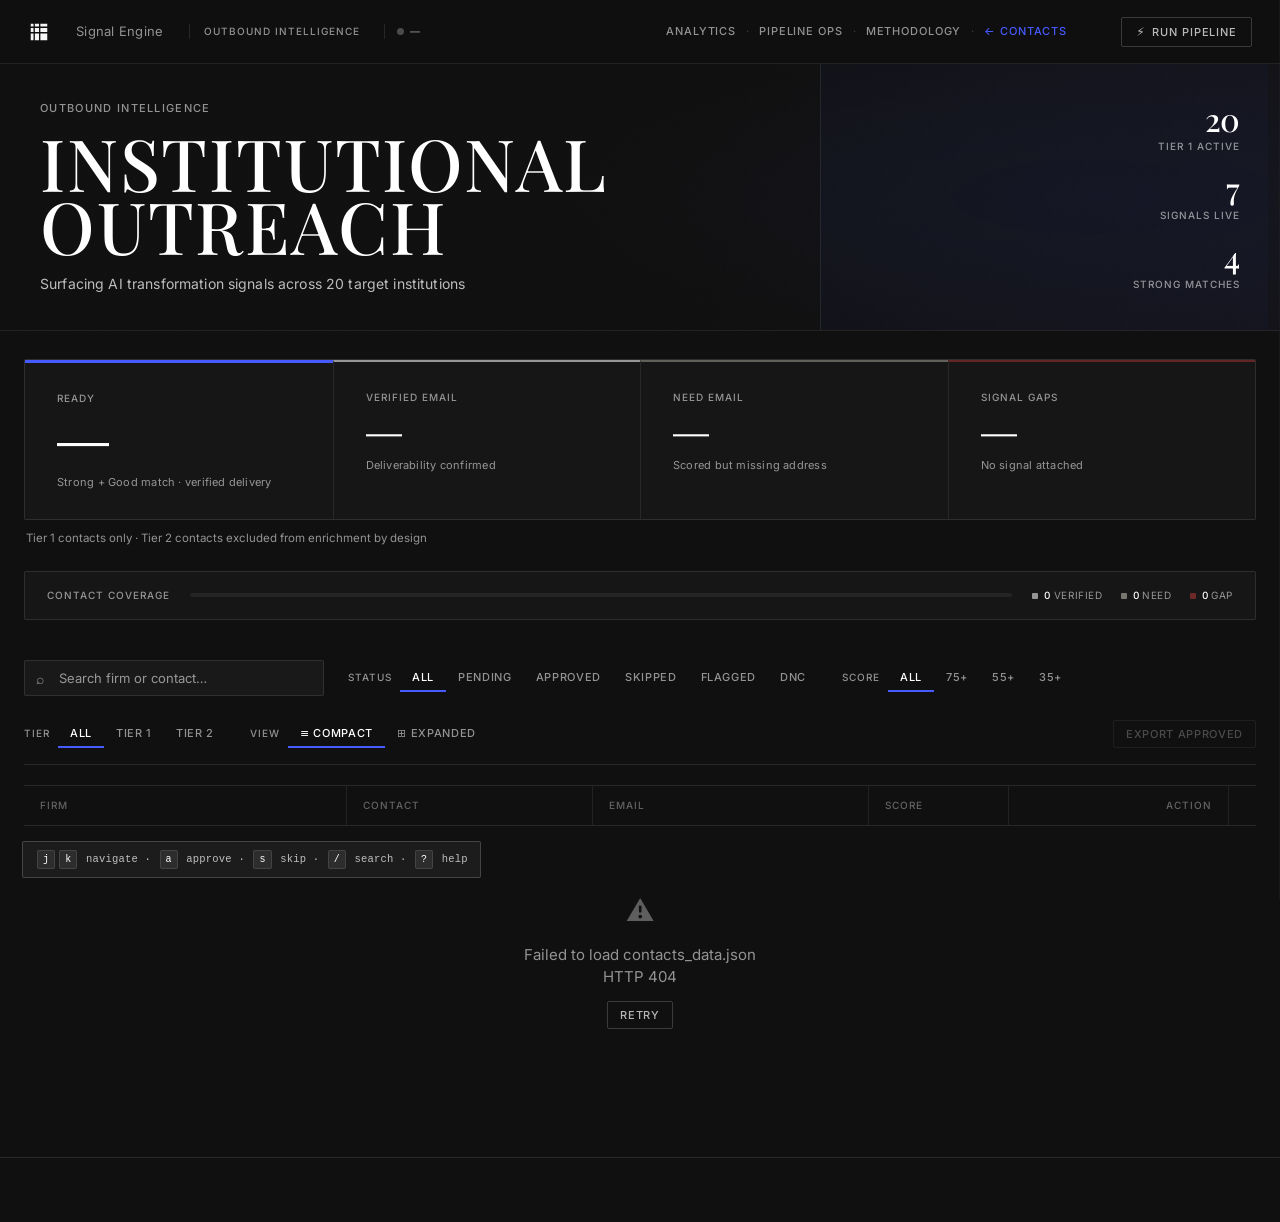
==== export/index.html @ d5cdfcbf "fix: clean garbage signals, dedupe 401, set best signal_id per queue row, expand [TAG] tokens in UI," ====
<!doctype html>
<html lang="en">
<head>
<meta charset="utf-8">
<meta name="viewport" content="width=device-width,initial-scale=1">
<title>MEDDIC Engine</title>
<link rel="preconnect" href="https://fonts.googleapis.com">
<link rel="preconnect" href="https://fonts.gstatic.com" crossorigin>
<link href="https://fonts.googleapis.com/css2?family=Inter:wght@300;400;500;600&family=Playfair+Display:wght@500;600&display=swap" rel="stylesheet">
<link rel="preload" as="fetch" href="contacts_data.json" crossorigin>
<link rel="stylesheet" href="/shared.css">
<style>
  :root{
    --bg:#101010;
    --surface:#161616;
    --elevated:#1c1c1c;
    --overlay:#222222;
    --text:#ffffff;
    --text-2:rgba(255,255,255,0.72);
    --text-3:rgba(255,255,255,0.55);
    --border:rgba(255,255,255,0.10);
    --border-strong:rgba(255,255,255,0.18);
    --divider:#1F1F1F;

    --blue:#465BFF;
    --blue-dim:rgba(70,91,255,0.15);
    --blue-border:rgba(70,91,255,0.40);

    --green:#10b981; --green-dim:rgba(16,185,129,0.12); --green-border:rgba(16,185,129,0.25);
    --amber:#f59e0b; --amber-dim:rgba(245,158,11,0.12); --amber-border:rgba(245,158,11,0.25);
    --orange:#f97316; --orange-dim:rgba(249,115,22,0.12); --orange-border:rgba(249,115,22,0.25);
    --red:#ef4444; --red-dim:rgba(239,68,68,0.12); --red-border:rgba(239,68,68,0.25);
    --violet:#7c3aed; --violet-dim:rgba(124,58,237,0.12); --violet-border:rgba(124,58,237,0.25);
    --teal:#0d9488; --teal-dim:rgba(13,148,136,0.12); --teal-border:rgba(13,148,136,0.25);
    --twitter:#1d9bf0;
    --linkedin:#0a66c2;

    --font-ui:'Inter',system-ui,-apple-system,sans-serif;
    --font-display:'Playfair Display',Georgia,serif;
    --font-mono:'SF Mono','Fira Code',ui-monospace,Menlo,monospace;
  }
  *{box-sizing:border-box}
  html,body{margin:0;padding:0;background:var(--bg);color:var(--text);
    font-family:var(--font-ui);font-size:15px;line-height:1.5;-webkit-font-smoothing:antialiased}
  a{color:inherit}
  button,select,textarea,input{font-family:inherit;color:inherit}

  /* ==== NAV ==== */
  header{
    position:sticky;top:0;z-index:20;
    background:rgba(16,16,16,0.92);backdrop-filter:blur(12px);
    border-bottom:1px solid rgba(255,255,255,0.08);
    height:64px;padding:0 28px;
    display:flex;align-items:center;justify-content:space-between;gap:20px;
  }
  .brand{display:flex;align-items:center;gap:12px}
  .brand .logo{display:block}
  .brand .name{font-size:15px;font-weight:500;letter-spacing:0.02em;color:var(--text)}
  .brand .sub{color:var(--text-3);font-size:13px;letter-spacing:0.02em;margin-left:2px}
  .brand .eyebrow{
    margin-left:14px;padding-left:14px;border-left:1px solid var(--border);
    font-size:10px;font-weight:500;letter-spacing:0.10em;text-transform:uppercase;color:var(--text-3);
  }
  .nav-links{display:flex;align-items:center;gap:10px;margin-left:auto;margin-right:16px}
  .nav-links a{
    font-size:11px;font-weight:500;letter-spacing:0.08em;text-transform:uppercase;
    color:var(--text-3);text-decoration:none;transition:color 150ms;
  }
  .nav-links a:hover{color:var(--text)}
  .nav-links a.active{color:var(--blue)}
  .nav-links .nav-sep{color:rgba(255,255,255,0.20);font-size:11px}
  .nav-right{display:flex;align-items:center;gap:18px}
  .alerts-wrap{padding:0 4px}
  /* AI daily brief inside alerts panel */
  .brief-section{padding:14px 16px;background:linear-gradient(135deg,#0D1425 0%,#0A0A0A 100%);border-bottom:1px solid #2A2A2A;min-height:60px}
  .brief-section .brief-header{display:flex;justify-content:space-between;align-items:baseline}
  .brief-section .brief-label{font-size:9px;letter-spacing:2px;color:#465BFF;font-weight:700;text-transform:uppercase}
  .brief-section .brief-count{font-size:9px;color:#444}
  .brief-section .brief-body{display:block;margin-top:10px;font-size:11px;color:#aaa;line-height:1.65}
  .brief-section .brief-loading{font-size:10px;color:#333;font-style:italic;padding:8px 0}
  .brief-section .brief-error{font-size:10px;color:#555}
  .nav-meta{font-size:10px;letter-spacing:0.08em;text-transform:uppercase;color:var(--text-3)}

  /* Signals-live indicator */
  .signal-live{
    margin-left:12px;padding-left:12px;border-left:1px solid var(--border);
    display:inline-flex;align-items:center;gap:6px;
    font-size:10px;letter-spacing:0.10em;text-transform:uppercase;
    color:var(--text-3);font-weight:500;
  }
  .signal-live .live-dot{
    width:7px;height:7px;border-radius:50%;background:rgba(255,255,255,0.25);
    display:inline-block;flex-shrink:0;
  }
  .signal-live.live  .live-dot{background:var(--green);animation:live-pulse 2s infinite;
    box-shadow:0 0 6px rgba(16,185,129,0.55)}
  .signal-live.live  .live-txt{color:var(--green)}
  .signal-live.warm  .live-dot{background:var(--amber)}
  .signal-live.warm  .live-txt{color:#fbbf24}
  .signal-live.stale .live-dot{background:rgba(255,255,255,0.30)}
  @keyframes live-pulse{0%,100%{opacity:1}50%{opacity:0.4}}

  main{max-width:100%;margin:0;padding:28px 24px 64px}

  /* ==== HERO STRIP ==== */
  .hero{
    position:relative;overflow:hidden;
    background:
      radial-gradient(ellipse 60% 80% at 85% 50%,
        rgba(70,91,255,0.04) 0%,
        transparent 70%),
      linear-gradient(105deg,
        #101010 0%,
        #101010 55%,
        #131318 100%);
    border-bottom:1px solid rgba(255,255,255,0.08);
    overflow:hidden;
  }
  .hero::before{
    content:"";position:absolute;inset:0;z-index:0;pointer-events:none;
    background-image:url("data:image/svg+xml;utf8,<svg xmlns='http://www.w3.org/2000/svg' width='240' height='240'><filter id='n'><feTurbulence type='fractalNoise' baseFrequency='0.65' numOctaves='3' stitchTiles='stitch'/><feColorMatrix type='saturate' values='0'/></filter><rect width='100%25' height='100%25' filter='url(%23n)' opacity='0.5'/></svg>");
    opacity:0.03;mix-blend-mode:overlay;
  }
  .hero::after{
    content:"";position:absolute;inset:0;left:55%;z-index:0;
    background-image:url('https://www..com/og-image.png');
    background-size:cover;background-position:right center;background-repeat:no-repeat;
    opacity:0.08;
    pointer-events:none;
    mask-image:linear-gradient(to right, transparent 0%, #000 40%, #000 100%);
    -webkit-mask-image:linear-gradient(to right, transparent 0%, #000 40%, #000 100%);
  }
  .hero-inner{
    position:relative;z-index:1;
    max-width:100%;margin:0;padding:36px 40px;
    min-height:160px;
    display:grid;grid-template-columns:65% 1fr;gap:0;align-items:stretch;
  }
  .hero-left{padding-right:40px;display:flex;flex-direction:column;justify-content:center}
  .hero-eyebrow{
    font-size:11px;font-weight:500;letter-spacing:0.12em;text-transform:uppercase;
    color:var(--text-3);margin-bottom:14px;
  }
  .hero-title{
    font-family:var(--font-display);
    font-size:72px;font-weight:500;letter-spacing:0.025em;line-height:0.88;
    color:var(--text);text-transform:uppercase;margin:0;
  }
  .hero-sub{font-size:14px;color:var(--text-2);margin-top:16px;letter-spacing:0.01em}
  .hero-right{
    padding-left:40px;border-left:1px solid rgba(255,255,255,0.08);
    background:rgba(70,91,255,0.03);
    display:flex;flex-direction:column;justify-content:center;align-items:flex-end;
    gap:18px;text-align:right;align-self:stretch;margin:-36px -28px -36px 0;
    padding-right:28px;padding-top:36px;padding-bottom:36px;
  }
  .hero-stat{display:flex;flex-direction:column;gap:4px;align-items:flex-end}
  .hero-stat .n{
    font-family:var(--font-display);
    font-size:32px;font-weight:500;letter-spacing:-0.01em;line-height:1;color:var(--text);
    font-variant-numeric:tabular-nums;
  }
  .hero-stat .l{
    font-size:10px;font-weight:500;letter-spacing:0.10em;text-transform:uppercase;
    color:var(--text-3);
  }

  /* ==== STAT CARDS ==== */
  .stat-cards{
    display:grid;grid-template-columns:repeat(4,1fr);gap:0;margin-bottom:20px;
    background:var(--surface);border:1px solid var(--border);border-radius:2px;
  }
  .stat-card{
    background:transparent;
    border:none;
    border-radius:0;
    padding:28px 32px;
    border-top:2px solid transparent;
    border-left:1px solid rgba(255,255,255,0.08);
  }
  .stat-card:first-child{border-left:none}
  .stat-card.ready   {border-top-color:var(--blue)}
  .stat-card.verified{border-top-color:rgba(255,255,255,0.55)}
  .stat-card.need    {border-top-color:rgba(238,236,221,0.35)}
  .stat-card.gap     {border-top-color:rgba(239,68,68,0.35)}
  .stat-card .lbl{
    font-size:10px;font-weight:500;letter-spacing:0.10em;text-transform:uppercase;
    color:var(--text-3);margin-bottom:10px;
  }
  .stat-card .val{
    font-size:36px;font-weight:300;letter-spacing:-0.02em;line-height:1;
    color:var(--text);font-variant-numeric:tabular-nums;
  }
  .stat-card .sub{font-size:11px;color:var(--text-3);margin-top:6px;letter-spacing:0.02em}

  /* ==== COVERAGE BAR ==== */
  .coverage{
    background:var(--surface);border:1px solid var(--border);border-radius:2px;
    padding:16px 22px;margin-bottom:24px;display:flex;align-items:center;gap:20px;
  }
  .coverage .lbl{
    font-size:10px;font-weight:500;letter-spacing:0.10em;text-transform:uppercase;
    color:var(--text-3);white-space:nowrap;
  }
  .cov-bar{flex:1;height:4px;background:rgba(255,255,255,0.06);border-radius:2px;overflow:hidden;display:flex}
  .cov-bar > div{height:100%;transition:width 600ms cubic-bezier(0.4,0,0.2,1)}
  .cov-bar .v{background:rgba(255,255,255,0.55)}
  .cov-bar .n{background:rgba(238,236,221,0.35)}
  .cov-bar .g{background:rgba(239,68,68,0.35)}
  .coverage .legend{display:flex;gap:18px;font-size:10px;color:var(--text-3);letter-spacing:0.06em;text-transform:uppercase}
  .coverage .legend b{color:var(--text);font-weight:500;font-variant-numeric:tabular-nums;letter-spacing:normal}
  .coverage .dot{display:inline-block;width:6px;height:6px;border-radius:1px;margin-right:6px;vertical-align:middle}

  /* ==== TOOLBAR ==== */
  .toolbar{display:flex;gap:24px;align-items:center;flex-wrap:wrap;margin-bottom:20px;padding:16px 0;border-bottom:1px solid var(--border)}
  .search{position:relative;flex:0 0 300px}
  .search input{
    width:100%;
    background:rgba(255,255,255,0.04);
    border:1px solid var(--border);
    color:var(--text);
    padding:9px 12px 9px 34px;
    border-radius:2px;
    font-size:13px;
    outline:none;transition:border-color 150ms;
  }
  .search input:focus{border-color:rgba(70,91,255,0.50)}
  .search input::placeholder{color:var(--text-3)}
  .search::before{content:"⌕";position:absolute;left:12px;top:50%;transform:translateY(-50%);color:var(--text-3);font-size:14px}

  .tlabel{
    font-size:10px;font-weight:500;letter-spacing:0.10em;text-transform:uppercase;
    color:var(--text-3);margin-right:4px;
  }
  .tabs{display:flex;gap:0;align-items:center}
  .tabs button{
    background:transparent;border:none;
    padding:6px 12px;
    font-size:11px;font-weight:500;letter-spacing:0.06em;text-transform:uppercase;
    color:var(--text-3);
    border-bottom:2px solid transparent;
    cursor:pointer;white-space:nowrap;
    transition:color 150ms, border-color 150ms;
  }
  .tabs button:hover{color:rgba(255,255,255,0.70)}
  .tabs button.active{color:var(--text);border-bottom-color:var(--blue)}

  .btn-export{
    margin-left:auto;
    background:var(--blue);color:#fff;border:none;border-radius:2px;
    padding:9px 16px;font-size:12px;font-weight:500;letter-spacing:0.05em;text-transform:uppercase;
    cursor:pointer;transition:background 150ms;
  }
  .btn-export:hover:not(:disabled){background:#3448f0}
  .btn-export:disabled{opacity:0.35;cursor:not-allowed}

  /* ==== TABLE ==== */
  .table{border-top:1px solid var(--border)}
  .thead{
    display:grid;grid-template-columns:minmax(280px,2.1fr) minmax(220px,1.6fr) minmax(260px,1.8fr) 140px 220px 28px;
    gap:0;padding:0;
    font-size:10px;font-weight:500;letter-spacing:0.10em;text-transform:uppercase;
    color:rgba(255,255,255,0.35);
    border-bottom:1px solid var(--border);
  }
  .thead > div{padding:12px 16px;border-left:1px solid rgba(255,255,255,0.08)}
  .thead > div:first-child{border-left:none}
  .trow{
    display:grid;grid-template-columns:minmax(280px,2.1fr) minmax(220px,1.6fr) minmax(260px,1.8fr) 140px 220px 28px;
    gap:0;align-items:center;
    padding:0;
    border-bottom:1px solid rgba(255,255,255,0.06);
    cursor:pointer;
    transition:background 100ms;
  }
  .trow > *{padding:14px 16px}
  .trow:hover{background:rgba(255,255,255,0.03)}
  .trow.open{background:rgba(255,255,255,0.02)}
  .trow.decided{opacity:0.55}

  .firm-cell{display:flex;align-items:center;gap:12px;min-width:0}
  .avatar{
    flex-shrink:0;width:36px;height:36px;border-radius:2px;
    background:var(--elevated);
    border:1px solid var(--border);
    display:flex;align-items:center;justify-content:center;
    font-family:var(--font-display);font-size:13px;font-weight:500;
    color:var(--text-2);letter-spacing:0.02em;
  }
  .firm-info{min-width:0}
  .firm-name{font-size:14px;font-weight:500;letter-spacing:-0.005em;color:var(--text);
    white-space:nowrap;overflow:hidden;text-overflow:ellipsis}
  .firm-tags{display:flex;gap:4px;margin-top:5px;flex-wrap:wrap}

  .contact-cell{min-width:0}
  .contact-name{font-size:13px;font-weight:500;color:var(--text);display:flex;align-items:center;gap:6px;flex-wrap:wrap;min-width:0}
  .contact-name > .nm{white-space:nowrap;overflow:hidden;text-overflow:ellipsis;min-width:0}
  .contact-title{font-size:11px;color:var(--text-3);margin-top:3px;white-space:nowrap;overflow:hidden;text-overflow:ellipsis;letter-spacing:0.02em}

  .email-cell{display:flex;align-items:center;gap:8px;min-width:0;font-size:12px;color:var(--text-2);font-family:var(--font-mono);letter-spacing:-0.01em}
  .email-cell .em{white-space:nowrap;overflow:hidden;text-overflow:ellipsis}
  .email-dot{flex-shrink:0;width:6px;height:6px;border-radius:1px}
  .email-dot.v{background:rgba(255,255,255,0.60)}
  .email-dot.u{background:rgba(238,236,221,0.45)}
  .email-dot.m{background:rgba(239,68,68,0.35)}

  .score-cell{display:flex;align-items:center;gap:10px}
  .score-bar{flex:1;height:3px;background:rgba(255,255,255,0.08);border-radius:2px;overflow:hidden}
  .score-bar > div{height:100%;border-radius:2px;transition:width 600ms cubic-bezier(0.4,0,0.2,1)}
  .score-num{
    width:32px;text-align:right;
    font-family:var(--font-mono);font-size:13px;font-weight:500;
    font-variant-numeric:tabular-nums;letter-spacing:-0.02em;
  }

  .actions{display:flex;gap:6px;justify-content:flex-end}
  .btn{
    background:transparent;color:rgba(255,255,255,0.70);
    border:1px solid var(--border-strong);border-radius:2px;
    padding:6px 12px;
    font-size:11px;font-weight:500;letter-spacing:0.06em;text-transform:uppercase;
    cursor:pointer;transition:border-color 150ms, color 150ms, background 150ms;
  }
  .btn:hover:not(:disabled){border-color:rgba(255,255,255,0.40);color:#fff}
  .btn:disabled{opacity:0.35;cursor:not-allowed}
  .btn.approve{background:var(--blue);color:#fff;border-color:var(--blue)}
  .btn.approve:hover:not(:disabled){background:#3448f0;border-color:#3448f0;color:#fff}
  .btn.flag:hover:not(:disabled){border-color:var(--red-border);color:#f87171}

  .chev{color:var(--text-3);font-size:11px;text-align:center;transition:transform 150ms}
  .trow.open .chev{transform:rotate(180deg);color:var(--text-2)}

  /* ==== TAGS ==== */
  .tag{
    display:inline-flex;align-items:center;
    padding:3px 8px;border-radius:2px;
    font-size:10px;font-weight:500;letter-spacing:0.08em;text-transform:uppercase;
    line-height:1;
    background:rgba(255,255,255,0.06);
    color:var(--text-2);
    border:1px solid var(--border);
  }
  .tag.type{background:rgba(255,255,255,0.04)}
  .tag.stage{background:var(--blue-dim);color:#8b9fff;border-color:var(--blue-border)}
  .tag.sig-twitter,
  .tag.sig-linkedin,
  .tag.sig-press,
  .tag.sig-hiring{
    background:rgba(255,255,255,0.04);color:rgba(255,255,255,0.65);
    border-color:var(--border);border-left:2px solid rgba(238,236,221,0.35);
    padding-left:7px;
  }
  .tag.sig-earnings{
    background:rgba(245,158,11,0.12);color:#fbbf24;
    border-color:rgba(245,158,11,0.30);border-left:2px solid #f59e0b;
    padding-left:7px;
  }
  .tag.status-approved{background:var(--blue-dim);color:#8b9fff;border-color:var(--blue-border)}
  .tag.status-skipped{background:rgba(255,255,255,0.06);color:var(--text-3)}
  .tag.status-flagged{background:rgba(239,68,68,0.08);color:rgba(248,113,113,0.75);border-color:rgba(239,68,68,0.20)}

  /* ==== EXPAND ==== */
  .expand{display:none;padding:20px 16px 24px 68px;border-bottom:1px solid rgba(255,255,255,0.06);
    background:rgba(255,255,255,0.01);max-height:500px;overflow-y:auto;scroll-behavior:smooth}
  .expand::-webkit-scrollbar{width:6px}
  .expand::-webkit-scrollbar-thumb{background:rgba(255,255,255,0.12);border-radius:3px}
  .trow.open + .expand{display:block}
  .expand-grid{display:grid;grid-template-columns:1fr 1fr;gap:18px;margin-top:6px;align-items:start}
  .box{background:rgba(255,255,255,0.02);border:1px solid var(--border);border-radius:2px;padding:14px 16px}
  .box.full{grid-column:1 / -1}
  .box-lbl{
    font-size:10px;font-weight:500;letter-spacing:0.10em;text-transform:uppercase;
    color:var(--text-3);margin-bottom:10px;
  }
  .box-body{font-size:13px;color:var(--text-2);line-height:1.6}

  .reasoning{
    background:rgba(255,255,255,0.03);
    border-left:2px solid var(--blue-border);
    border-radius:0 2px 2px 0;
    padding:12px 16px;
    font-size:13px;line-height:1.6;color:rgba(255,255,255,0.70);
    font-style:italic;
  }

  .first-line{
    width:100%;height:76px;min-height:76px;resize:vertical;
    background:var(--overlay);border:1px solid var(--border);border-radius:2px;
    padding:10px 12px;font-size:13px;color:var(--text);
    font-family:var(--font-ui);line-height:1.5;
    outline:none;transition:border-color 150ms;
  }
  .first-line:focus{border-color:var(--blue-border)}
  .first-line::placeholder{color:var(--text-3)}

  /* dimension bars */
  .dim-row{display:flex;align-items:center;gap:12px;margin:6px 0 2px}
  .dim-name{
    width:160px;flex-shrink:0;
    font-size:11px;font-weight:500;letter-spacing:0.06em;text-transform:uppercase;
    color:rgba(255,255,255,0.50);
  }
  .dim-bar{flex:1;height:3px;background:rgba(255,255,255,0.08);border-radius:2px;overflow:hidden}
  .dim-bar > div{height:100%;border-radius:2px;transition:width 600ms cubic-bezier(0.4,0,0.2,1)}
  .dim-num{
    width:28px;text-align:right;
    font-family:var(--font-mono);font-size:12px;font-weight:500;
    font-variant-numeric:tabular-nums;color:rgba(255,255,255,0.80);
  }
  .dim-explain{font-size:11px;color:var(--text-3);margin-left:172px;margin-bottom:10px;line-height:1.5}

  .expand-actions{display:flex;gap:10px;align-items:center;margin-top:16px;padding-top:16px;border-top:1px solid var(--border)}
  .reason{
    background:var(--overlay);border:1px solid var(--border);border-radius:2px;
    padding:7px 10px;font-size:12px;color:var(--text-2);outline:none;
  }
  .reason:focus{border-color:var(--blue-border)}

  /* ==== STATE ==== */
  .state{padding:64px 20px;text-align:center;color:var(--text-3)}
  .state .icon{font-size:28px;margin-bottom:12px;opacity:0.6}
  .spinner{
    width:18px;height:18px;border:2px solid var(--border);border-top-color:var(--blue);
    border-radius:50%;animation:spin 800ms linear infinite;margin:0 auto 14px;
  }
  @keyframes spin{to{transform:rotate(360deg)}}

  /* ==== TOAST ==== */
  .toast{
    position:fixed;bottom:24px;right:24px;z-index:999;
    background:#161616;border:1px solid rgba(255,255,255,0.12);
    border-left:3px solid #10b981;
    color:var(--text-2);font-size:13px;letter-spacing:0.02em;
    padding:10px 16px;border-radius:2px;
    transform:translateY(8px);opacity:0;pointer-events:none;
    transition:transform 220ms ease, opacity 220ms ease;
    font-family:var(--font-ui);
  }
  .toast.show{transform:translateY(0);opacity:1}
  .toast.error{border-left-color:var(--red);color:#f87171}

  footer{
    max-width:100%;margin:0;padding:24px 40px 40px;
    font-size:10px;letter-spacing:0.08em;text-transform:uppercase;color:var(--text-3);
    border-top:1px solid var(--border);
  }

  /* ==== ACCOUNT INTELLIGENCE BRIEF ==== */
  .brief-box{
    background:linear-gradient(135deg, rgba(70,91,255,0.06) 0%, rgba(107,127,255,0.03) 100%);
    border:1px solid rgba(70,91,255,0.20);
    border-radius:2px;padding:16px;
  }
  .brief-head{display:flex;align-items:center;justify-content:space-between;margin-bottom:12px}
  .brief-body{display:flex;flex-direction:column}
  .brief-empty{font-size:12.5px;color:var(--text-3);line-height:1.6;padding:8px 0}
  .brief-row{padding:12px 0;border-bottom:1px solid rgba(255,255,255,0.06)}
  .brief-row:last-child{border-bottom:none;padding-bottom:2px}
  .brief-row:first-child{padding-top:2px}
  .brief-row .k{
    font-size:10px;font-weight:500;letter-spacing:0.10em;text-transform:uppercase;
    margin-bottom:4px;
  }
  .brief-row.why .k{color:var(--blue)}
  .brief-row.obj .k{color:var(--amber)}
  .brief-row.ang .k{color:var(--green)}
  .brief-row.prf .k{color:rgba(255,255,255,0.35)}
  .brief-row.dp  .k{color:var(--violet,#7c3aed)}
  .meddic-pill{display:inline-block;margin-left:6px;padding:1px 5px;border-radius:2px;
    background:rgba(70,91,255,0.15);color:#465BFF;font-size:8px;font-weight:600;
    letter-spacing:0.08em;text-transform:uppercase;vertical-align:1px}
  .brief-row .v{font-size:13px;line-height:1.6;color:rgba(255,255,255,0.80)}
  .brief-raw{margin-top:14px;font-size:12px}
  .brief-raw summary{cursor:pointer;color:var(--text-3);font-size:10px;
    letter-spacing:0.10em;text-transform:uppercase;outline:none;user-select:none}
  .brief-raw[open] summary{color:var(--text-2);margin-bottom:8px}
  .brief-raw .reasoning{font-style:italic;font-size:12px;color:var(--text-3);line-height:1.55}

  /* ==== GENERATE + ROUTING + SHORTCUT HINT ==== */
  .first-line-head{display:flex;align-items:center;justify-content:space-between;margin-bottom:10px}
  .btn-gen{
    background:rgba(70,91,255,0.14); color:#a7b2ff;
    border:1px solid var(--blue-border); border-radius:2px;
    padding:5px 11px; font-size:10px; font-weight:500;
    letter-spacing:0.08em; text-transform:uppercase;
    cursor:pointer; display:inline-flex; align-items:center; gap:6px;
    transition:background 150ms, color 150ms, border-color 150ms;
  }
  .btn-gen:hover:not(:disabled){background:rgba(70,91,255,0.24);color:#fff;border-color:var(--blue)}
  .btn-gen:disabled{opacity:0.5;cursor:not-allowed}
  .btn-gen .mini-spin{
    width:10px;height:10px;border:1.5px solid rgba(255,255,255,0.25);
    border-top-color:#a7b2ff;border-radius:50%;animation:spin 700ms linear infinite;
  }

  .routing{margin-top:14px;padding-top:14px;border-top:1px dashed var(--border)}
  .routing .box-lbl{margin-bottom:8px}
  .routing-pills{display:flex;flex-wrap:wrap;gap:5px}
  .pill-route{
    background:rgba(255,255,255,0.06);
    border:1px solid rgba(255,255,255,0.10);
    padding:2px 8px; border-radius:2px;
    font-size:10px; letter-spacing:0.06em;
    color:rgba(255,255,255,0.45); text-transform:uppercase;
    font-family:var(--font-mono);
  }

  /* Skip dropdown (inline 2-step) */
  .skip-menu{
    display:flex;gap:4px;align-items:center;flex-wrap:wrap;
    background:var(--overlay);border:1px solid var(--amber-border);
    border-radius:2px;padding:4px 6px;
  }
  .skip-menu .lbl{
    font-size:9px;color:var(--amber);letter-spacing:0.10em;
    text-transform:uppercase;margin-right:4px;
  }
  .skip-menu button{
    background:transparent;border:1px solid transparent;
    padding:4px 8px;font-size:10px;letter-spacing:0.06em;
    text-transform:uppercase;color:var(--text-2);
    cursor:pointer;border-radius:2px;transition:all 150ms;
  }
  .skip-menu button:hover{background:rgba(245,158,11,0.12);color:#fbbf24;border-color:var(--amber-border)}

  /* Keyboard focus */
  .trow.kfocus{
    background:rgba(70,91,255,0.06);
    box-shadow:inset 3px 0 0 var(--blue);
  }

  /* Run Pipeline nav button */
  .btn-run{
    background:transparent;color:var(--text-2);
    border:1px solid var(--border-strong);border-radius:2px;
    padding:7px 14px;font-size:11px;font-weight:500;
    letter-spacing:0.08em;text-transform:uppercase;
    cursor:pointer;display:inline-flex;align-items:center;gap:7px;
    transition:all 150ms;
  }
  .btn-run:hover{color:#fff;border-color:rgba(255,255,255,0.40)}
  .btn-run.running{
    color:#a7b2ff;border-color:var(--blue-border);
    animation:pulse 1.6s ease-in-out infinite;
  }
  @keyframes pulse{
    0%,100%{box-shadow:0 0 0 0 rgba(70,91,255,0.35)}
    50%{box-shadow:0 0 0 6px rgba(70,91,255,0)}
  }
  .btn-run .bolt{font-size:12px;line-height:1}

  /* Shortcut hint */
  .shortcut-hint{
    position:fixed;bottom:22px;left:22px;z-index:40;
    background:var(--elevated);border:1px solid var(--border-strong);
    border-radius:2px;padding:8px 12px;
    font-family:var(--font-mono);font-size:10.5px;
    color:var(--text-2);letter-spacing:0.02em;
    opacity:0;pointer-events:none;transform:translateY(6px);
    transition:opacity 150ms ease-out, transform 150ms ease-out;
  }
  .shortcut-hint.show{opacity:1;transform:translateY(0)}
  .shortcut-hint kbd{
    display:inline-block;background:rgba(255,255,255,0.08);
    border:1px solid var(--border);border-radius:2px;
    padding:1px 5px;margin:0 2px;font-size:10px;color:var(--text);
  }

  @media (max-width:980px){
    .stat-cards{grid-template-columns:repeat(2,1fr)}
    .thead,.trow{grid-template-columns:1.6fr 1fr 120px 24px}
    .thead > div:nth-child(3),.thead > div:nth-child(5),
    .trow .email-cell,.trow .actions{display:none}
    .expand-grid{grid-template-columns:1fr}
    .expand{padding-left:16px}
  }
  /* prose-cap */ .reasoning, .brief-section p, .account-brief p, .brief-row .v { max-width: 68ch }

  /* view-compact — single-row contacts, tighter rhythm */
  .view-compact .trow{padding-top:12px;padding-bottom:12px;min-height:60px}
  .view-compact .firm-tags{display:none}
  .view-compact .contact-title{display:none}
  .view-compact .avatar{width:28px;height:28px;font-size:11px}
  .view-compact .firm-name{font-size:13.5px;line-height:1.25}
  .view-compact .contact-name{font-size:13.5px;line-height:1.25}
  .view-compact .trow.open{padding-bottom:0}
  .view-compact .chev{opacity:0.5}
  .view-compact .chev:hover{opacity:1}
  /* expanded view — auto-open all rows, hide the chevron */
  .view-expanded .chev{display:none}


  /* ═══ SIDE PANEL ═══ */
  .side-panel{
    position:fixed; right:0; top:0; bottom:0; width:42%; min-width:520px;
    background:#111111; border-left:1px solid rgba(255,255,255,0.10);
    overflow-y:auto; transform:translateX(100%);
    transition:transform 220ms cubic-bezier(.4,0,.2,1);
    z-index:200; display:flex; flex-direction:column;
  }
  .side-panel.open{transform:translateX(0)}
  .panel-backdrop{
    position:fixed; inset:0; background:rgba(0,0,0,0.38);
    z-index:199; opacity:0; pointer-events:none;
    transition:opacity 220ms;
  }
  .panel-backdrop.open{opacity:1; pointer-events:auto}
  .side-panel__head{padding:22px 28px 18px;border-bottom:1px solid var(--border);position:relative}
  .side-panel__head .sp-firm{font-family:var(--font-display);font-size:26px;font-weight:500;line-height:1.1;margin-bottom:6px;letter-spacing:-0.01em}
  .side-panel__head .sp-contact{font-size:15px;color:var(--text-2);margin-bottom:6px;display:flex;align-items:center;gap:8px;flex-wrap:wrap}
  .side-panel__head .sp-email{font-family:var(--font-mono);font-size:12px;color:var(--text-3)}
  .side-panel__head .sp-email .sp-dot{display:inline-block;width:6px;height:6px;border-radius:50%;margin:0 6px 0 2px;vertical-align:middle}
  .side-panel__head .sp-email .sp-dot.v{background:var(--green)}
  .side-panel__head .sp-email .sp-dot.u{background:var(--amber)}
  .side-panel__head .sp-email .sp-dot.m{background:var(--red)}
  .side-panel__close{position:absolute;top:18px;right:22px;background:none;border:none;color:var(--text-3);font-size:20px;cursor:pointer;padding:4px 8px;border-radius:3px;line-height:1}
  .side-panel__close:hover{color:var(--text);background:rgba(255,255,255,0.06)}
  .side-panel__actions{display:flex;gap:8px;padding:14px 28px;border-bottom:1px solid var(--border);background:rgba(255,255,255,0.015);flex-wrap:wrap}
  .side-panel__actions .btn{padding:8px 14px}
  .side-panel__section{padding:18px 28px;border-bottom:1px solid var(--border)}
  .side-panel__section:last-child{border-bottom:none}
  .side-panel__section h4{font-size:10px;letter-spacing:0.10em;text-transform:uppercase;color:var(--text-3);font-weight:600;margin:0 0 10px;display:flex;align-items:center;justify-content:space-between}
  .side-panel__section .sp-body{font-size:13.5px;color:var(--text-2);line-height:1.55}
  .side-panel__section .sp-body em{color:var(--text-3);font-style:italic}
  .sp-brief-row{margin-bottom:12px}
  .sp-brief-row:last-child{margin-bottom:0}
  .sp-brief-row .k{font-size:10px;letter-spacing:0.08em;text-transform:uppercase;color:var(--text-3);margin-bottom:4px;font-weight:500}
  .sp-brief-row .v{font-size:13px;color:var(--text-2);line-height:1.55;max-width:68ch}
  .sp-brief-row.why .k{color:#8b9fff}
  .sp-brief-row.obj .k{color:var(--amber)}
  .sp-brief-row.ang .k{color:var(--green)}
  .sp-fl-head{display:flex;align-items:center;justify-content:space-between;margin-bottom:8px}
  .sp-fl-textarea{width:100%;background:var(--elevated);border:1px solid var(--border);border-radius:3px;padding:10px 12px;font-size:13px;color:var(--text);resize:vertical;min-height:72px;font-family:var(--font-ui)}
  .sp-fl-textarea:focus{outline:none;border-color:var(--blue-border)}
  .sp-routing{display:flex;flex-wrap:wrap;gap:6px}
  .sp-routing .pill-route{font-family:var(--font-mono);font-size:10.5px;padding:3px 8px;background:rgba(255,255,255,0.04);border:1px solid var(--border);border-radius:2px;color:var(--text-2)}
  .sp-dim-row{display:grid;grid-template-columns:110px 1fr 34px;gap:10px;align-items:center;margin-bottom:6px}
  .sp-dim-row .n{font-size:12px;color:var(--text-2)}
  .sp-dim-row .b{height:4px;background:var(--border);border-radius:2px;overflow:hidden}
  .sp-dim-row .b > div{height:100%;border-radius:2px}
  .sp-dim-row .v{text-align:right;font-variant-numeric:tabular-nums;font-size:12px;font-weight:500;color:var(--text)}

  /* ═══ FIRM GROUPING ═══ */
  .firm-group{border-bottom:1px solid var(--border)}
  .firm-group:last-child{border-bottom:none}
  .firm-header{
    display:flex;align-items:center;gap:12px;padding:12px 16px;cursor:pointer;
    background:rgba(255,255,255,0.02);user-select:none;
    transition:background 150ms;
  }
  .firm-header:hover{background:rgba(255,255,255,0.05)}
  .firm-header .fh-chev{
    color:var(--text-2);
    font-size:12px;
    width:14px;
    transition:transform 220ms ease, translate 220ms ease;
    flex-shrink:0;
    font-weight:600;
  }
  .firm-header:hover .fh-chev{transform:translateX(2px)}
  .firm-group:not(.collapsed) .fh-chev{transform:rotate(0deg)}
  .firm-group.collapsed .fh-chev{transform:rotate(-90deg)}
  .firm-header:hover .fh-chev:not(.collapsed){transform:translateX(2px)}
  .firm-header .fh-avatar{width:28px;height:28px;border-radius:3px;background:var(--overlay);display:flex;align-items:center;justify-content:center;font-size:10px;font-weight:600;color:var(--text-2);flex-shrink:0}
  .firm-header .fh-name{font-size:14px;font-weight:500;color:var(--text);letter-spacing:-0.01em}
  .firm-header .fh-tags{display:flex;gap:4px;margin-left:6px;flex-wrap:wrap}
  .firm-header .fh-summary{color:var(--text-3);font-size:11.5px;margin-left:auto;font-variant-numeric:tabular-nums;display:flex;gap:14px;align-items:center}
  .firm-header .fh-summary b{color:var(--text-2);font-weight:500}
  /* Tier-2 info tooltip */
  .t2-info{position:relative;display:inline-flex;align-items:center;justify-content:center;
    width:16px;height:16px;border-radius:50%;border:1px solid var(--border-strong);
    color:var(--text-3);font-size:10px;cursor:help;user-select:none;margin-left:2px;
    transition:color 140ms, border-color 140ms}
  .t2-info:hover,.t2-info:focus-visible{color:var(--text);border-color:var(--text-2);outline:none}
  .t2-info .t2-tip{
    position:absolute;bottom:calc(100% + 10px);right:0;
    width:320px;padding:12px 14px;
    background:var(--surface);color:var(--text-2);
    border:1px solid var(--border-strong);border-radius:3px;
    font-size:11.5px;line-height:1.5;text-transform:none;letter-spacing:0;
    box-shadow:0 8px 24px rgba(0,0,0,0.4);
    opacity:0;pointer-events:none;transform:translateY(4px);
    transition:opacity 160ms, transform 160ms;z-index:50;
  }
  .t2-info:hover .t2-tip,.t2-info:focus-visible .t2-tip{opacity:1;transform:translateY(0)}
  .firm-group.collapsed .fh-chev{transform:rotate(-90deg)}
  .firm-group.collapsed .firm-contacts{display:none}
  .firm-contacts{}
  /* Grouped sub-rows: collapse firm column to a 24px indent; keep the 6-cell
     grid so every child lands in its intended column. */
  .firm-contacts .trow{
    grid-template-columns: 24px minmax(260px, 1.5fr) minmax(260px, 1.6fr) 160px 260px 0 !important;
    padding-left: 0 !important;
    font-size: 13px;
  }
  /* Firm cell becomes an empty 24px indent — hide its content but keep the cell */
  .firm-contacts .trow .firm-cell{padding:0 !important}
  .firm-contacts .trow .firm-cell > *{display:none !important}
  /* Chevron column collapses to zero width in grouped mode */
  .firm-contacts .trow .chev{display:none}
  /* Tier-2 rows share the firm-contacts wrapper but have no per-firm header,
     so each row must show its own firm avatar + name. */
  .firm-contacts .trow.t2{
    grid-template-columns: minmax(280px,2.1fr) minmax(220px,1.6fr) minmax(260px,1.8fr) 140px 220px 28px !important;
    padding-left: 18px !important;
  }
  .firm-contacts .trow.t2 .firm-cell{padding:0 12px 0 0 !important}
  .firm-contacts .trow.t2 .firm-cell > *{display:revert !important}
  .firm-contacts .trow.t2 .firm-cell .avatar{display:none !important}
  .firm-contacts .trow.t2 .firm-info{display:flex;flex-direction:column;min-width:0}
  /* Chevron in compact mode: repurpose for "open panel" affordance */
  .view-compact .trow .chev::before{content:"›";font-size:16px}
  .view-compact .trow{cursor:pointer}
  .view-compact .trow:hover{background:rgba(255,255,255,0.03)}
  .trow.panel-active{background:rgba(70,91,255,0.06);border-left:2px solid var(--blue)}


  .firm-header .fh-top-link{
    font-size:11px; color:#465BFF; cursor:pointer; font-weight:500;
    padding:2px 6px; border-radius:2px; transition:background 150ms;
  }
  .firm-header .fh-top-link:hover{background:rgba(70,91,255,0.10)}

  .stat-card.ready{border-top:3px solid #465BFF}
  .stat-card.ready .val{font-size:52px}
  .stat-card:not(.ready) .val{font-size:36px}

  /* Grouped rows: show title + add first-line ready indicator */
  .view-compact .firm-contacts .contact-title{
    display:block !important;
    font-size:11.5px;
    color:var(--text-3);
    margin-top:2px;
    white-space:nowrap;
    overflow:hidden;
    text-overflow:ellipsis;
    max-width:320px;
  }
  .firm-contacts .contact-name{font-size:13.5px;color:var(--text);font-weight:500}
  /* Actions: force consistent 6px gap even with the smaller DNC button */
  .firm-contacts .actions{display:flex !important;gap:6px !important;align-items:center;justify-content:flex-end;flex-wrap:nowrap}
  .firm-contacts .actions .btn{white-space:nowrap}
  /* First-line ready indicator — pen icon inline with contact name */
  .fl-ready{
    display:inline-block;margin-left:6px;vertical-align:middle;
    font-size:10px;color:#10b981;letter-spacing:0.04em;
    padding:1px 6px;border:1px solid rgba(16,185,129,0.30);
    border-radius:2px;background:rgba(16,185,129,0.08);
    font-weight:500;
  }
  .fl-ready::before{content:"✎ ";font-size:9px}
  /* Signal freshness chip on email column */
  .sig-chip{
    display:inline-block;margin-left:8px;font-size:10px;letter-spacing:0.04em;
    padding:1px 6px;border-radius:2px;color:var(--text-3);
    border:1px solid var(--border);font-family:var(--font-mono);
    vertical-align:middle;text-decoration:none;cursor:pointer;
    transition:background 150ms;
  }
  a.sig-chip:hover{background:rgba(255,255,255,0.05)}
  .sig-chip.fresh{color:var(--green);border-color:rgba(16,185,129,0.30)}
  .sig-chip.warm {color:var(--amber);border-color:rgba(245,158,11,0.30)}
  .sig-chip.cold {color:var(--text-3)}


  /* source badge — data provenance pill next to email dot */
  .src-badge{
    display:inline-block;
    font-family:var(--font-mono);font-size:9px;font-weight:600;letter-spacing:0.04em;
    padding:2px 6px;border-radius:2px;vertical-align:middle;
    border:1px solid transparent;line-height:1;
  }
  .src-badge.H{background:rgba(70,91,255,0.20);color:#8b9fff;border-color:rgba(70,91,255,0.30)}
  .src-badge.E{background:rgba(124,58,237,0.20);color:#a78bfa;border-color:rgba(124,58,237,0.30)}
  .src-badge.S{background:rgba(16,185,129,0.20);color:#34d399;border-color:rgba(16,185,129,0.30)}
  .src-badge.T{background:rgba(245,158,11,0.20);color:#fbbf24;border-color:rgba(245,158,11,0.30)}
  .src-badge.Q{background:rgba(70,91,255,0.12);color:#8b9fff;border-color:rgba(70,91,255,0.22)}
  .src-badge.P{background:rgba(255,255,255,0.08);color:var(--text-3);border-color:rgba(255,255,255,0.08)}

  /* competitor tag — amber/blue/red/violet per incumbent */
  .comp-tag{
    display:inline-block;margin-left:6px;vertical-align:middle;
    font-family:var(--font-mono);font-size:9px;font-weight:600;letter-spacing:0.04em;
    padding:2px 7px;border-radius:2px;border:1px solid transparent;line-height:1;
  }
  .comp-tag.alphasense{background:rgba(245,158,11,0.18);color:#fbbf24;border-color:rgba(245,158,11,0.32)}
  .comp-tag.rogo     {background:rgba(70,91,255,0.18);color:#8b9fff;border-color:rgba(70,91,255,0.32)}
  .comp-tag.bloomberg{background:rgba(239,68,68,0.16);color:#f87171;border-color:rgba(239,68,68,0.32)}
  .comp-tag.stack_ai {background:rgba(124,58,237,0.18);color:#a78bfa;border-color:rgba(124,58,237,0.32)}
  .comp-tag.harvey   {background:rgba(245,158,11,0.12);color:#fbbf24;border-color:rgba(245,158,11,0.25)}
  .comp-tag.budget   {background:rgba(255,255,255,0.06);color:var(--text-3);border-color:rgba(255,255,255,0.12)}

  /* MEDDIC tooltip */
  .meddic-pill{position:relative;cursor:help}
  .meddic-pill::after{
    content:attr(data-tooltip);
    position:absolute;bottom:calc(100% + 6px);left:50%;
    transform:translateX(-50%);
    background:#1c1c1c;border:1px solid rgba(255,255,255,0.12);
    color:var(--text-2);font-size:11px;padding:5px 10px;
    border-radius:2px;white-space:nowrap;opacity:0;pointer-events:none;
    transition:opacity 150ms;z-index:50;font-weight:400;
    letter-spacing:0.01em;
  }
  .meddic-pill:hover::after{opacity:1}

  /* panel navigation */
  .sp-nav{
    display:flex;align-items:center;gap:10px;margin-top:10px;
    padding-top:10px;border-top:1px solid var(--border);
    font-family:var(--font-mono);font-size:11px;color:var(--text-3);
  }
  .sp-nav button{
    background:transparent;border:1px solid var(--border);color:var(--text-2);
    padding:5px 10px;border-radius:2px;font-family:var(--font-mono);
    font-size:11px;cursor:pointer;transition:all 150ms;
  }
  .sp-nav button:hover:not(:disabled){border-color:var(--border-strong);color:var(--text)}
  .sp-nav button:disabled{opacity:0.35;cursor:default}
  .sp-nav .counter{color:var(--text-2);letter-spacing:0.06em;margin:0 4px}
  /* peer filter chips */
  .sp-chips{display:flex;gap:6px;margin-top:10px;margin-bottom:8px;flex-wrap:wrap}
  .sp-chip{
    display:inline-flex;align-items:center;gap:6px;padding:4px 10px;
    font-size:10.5px;letter-spacing:0.06em;text-transform:uppercase;font-weight:500;
    background:transparent;color:var(--text-3);
    border:1px solid var(--border);border-radius:2px;cursor:pointer;
    transition:background 140ms, color 140ms, border-color 140ms;
  }
  .sp-chip:hover{color:var(--text);border-color:var(--border-strong)}
  .sp-chip .n{font-family:var(--font-mono);color:var(--text-3);font-size:10px;letter-spacing:0;text-transform:none}
  .sp-chip.active .n{color:inherit}
  .sp-chip.chip-strong.active{background:rgba(70,91,255,0.12);color:#8b9fff;border-color:rgba(70,91,255,0.45)}
  .sp-chip.chip-good.active{background:rgba(245,158,11,0.12);color:#fbbf24;border-color:rgba(245,158,11,0.45)}
  .sp-chip.chip-all.active{background:rgba(255,255,255,0.06);color:var(--text);border-color:var(--border-strong)}


  /* Normalize inline row pills (single source of truth) */
  .meddic-pill, .comp-tag, .src-badge, .fl-ready, .sig-chip, .obj-flag, .li-icon{
    display:inline-flex;align-items:center;justify-content:center;
    height:16px;padding:0 6px;border-radius:2px;line-height:1;
    font-family:var(--font-mono);font-size:10px;font-weight:600;
    letter-spacing:0.04em;vertical-align:middle;margin:0;flex-shrink:0;
  }
  .meddic-pill{margin-left:2px}
  .comp-tag, .fl-ready, .obj-flag{margin-left:0}
  .src-badge{margin:0}
  .sig-chip{font-weight:500;letter-spacing:0.02em}
  /* Objection flag — red warning for has_objections firms */
  .obj-flag{background:rgba(239,68,68,0.16);color:#f87171;border:1px solid rgba(239,68,68,0.32)}
  /* LinkedIn icon — clickable link */
  .activity-dot{
    width:6px;height:6px;border-radius:50%;display:inline-block;
    margin-right:4px;vertical-align:middle;
  }
  .activity-dot.fresh{background:#10b981;box-shadow:0 0 4px rgba(16,185,129,0.6)}
  .activity-dot.aging{background:#f59e0b}
  .li-icon{
    display:inline-flex;align-items:center;justify-content:center;
    width:16px;height:16px;background:#0A66C2;color:#fff;border:0;
    font-size:8px;font-weight:700;border-radius:2px;
    text-decoration:none;margin-left:6px;cursor:pointer;
    transition:filter 150ms;
  }
  .li-icon:hover{filter:brightness(1.15)}


  /* Cold-email panel block (subject + body + copy) */
  .sp-email-block .sp-subject-lbl,
  .sp-email-block .sp-body-lbl{
    display:block;font-size:10px;letter-spacing:0.10em;text-transform:uppercase;
    color:var(--text-3);margin-bottom:5px;font-weight:500;
  }
  .sp-email-block .sp-body-lbl{margin-top:12px}
  .sp-email-block .sp-subject{
    display:block;font-family:var(--font-mono);font-size:13px;color:var(--text);
    padding:8px 11px;background:var(--elevated);border:1px solid var(--border);
    border-radius:2px;margin-bottom:6px;user-select:all;letter-spacing:0.01em;
  }
  .sp-email-copy{
    display:inline-flex;align-items:center;gap:6px;
    background:rgba(70,91,255,0.14);color:#8b9fff;border:1px solid rgba(70,91,255,0.28);
    padding:6px 12px;border-radius:2px;font-size:11px;cursor:pointer;margin-top:10px;
    font-family:var(--font-mono);letter-spacing:0.04em;transition:all 150ms;
  }
  .sp-email-copy:hover{background:rgba(70,91,255,0.22);color:#fff}
  .sp-email-copy.copied{background:rgba(16,185,129,0.18);color:#34d399;border-color:rgba(16,185,129,0.32)}

  /* Firm-header bulk approve — visible only on hover */
  .firm-header .fh-bulk{
    display:none;margin-left:10px;padding:4px 10px;font-size:11px;
    background:rgba(16,185,129,0.10);color:#34d399;border:1px solid rgba(16,185,129,0.28);
    border-radius:2px;font-family:var(--font-ui);letter-spacing:0.02em;cursor:pointer;
    transition:all 150ms;
  }
  .firm-header:hover .fh-bulk{display:inline-flex;align-items:center}
  .fh-bulk:hover:not(:disabled){background:rgba(16,185,129,0.22);color:#fff}
  .fh-bulk:disabled{opacity:0.6;cursor:default}

  /* Undo bar — replaces action buttons in row during 5s grace window */
  .undo-bar{
    display:inline-flex;align-items:center;gap:8px;
    font-size:12px;color:var(--text-3);padding:5px 10px;
    background:rgba(16,185,129,0.06);border:1px solid rgba(16,185,129,0.20);
    border-radius:2px;font-family:var(--font-mono);letter-spacing:0.02em;
  }
  .undo-bar .undo-link{color:#465BFF;cursor:pointer;text-decoration:underline}
  .undo-bar .undo-link:hover{color:#8b9fff}

</style>
</head>
<body>

<header>
  <div class="brand">
    <svg class="logo" width="22" height="22" viewBox="0 0 16 16" fill="none" aria-hidden="true">
      <path fill="#F5F5F5" d="M2 2h2v2H2V2Zm3 2h3V2H5v2Zm4-2v2h5V2H9ZM2 8h2V5H2v3Zm3 0h3V5H5v3Zm4 0h5V5H9v3Zm-7 6h2V9H2v5Zm3 0h3V9H5v5Zm4 0h5V9H9v5Z"/>
    </svg>
    <span class="name"></span>
    <span class="sub">Signal Engine</span>
    <span class="eyebrow">Outbound Intelligence</span>
    <span class="signal-live" id="signal-live" title="Most recent signal">
      <span class="live-dot"></span><span class="live-txt">—</span>
    </span>
  </div>
  <nav class="nav-links">
    <a href="analytics.html">Analytics</a>
    <span class="nav-sep">·</span>
    <a href="ops.html">Pipeline Ops</a>
    <span class="nav-sep">·</span>
    <a href="methodology.html">Methodology</a>
    <span class="nav-sep">·</span>
    <a href="index.html" class="active">← Contacts</a>
  </nav>
  <div class="nav-right">
    <span class="nav-meta" id="gen-meta"></span>
    <div class="alerts-wrap" id="alerts-wrap" style="position:relative;display:none">
      <button class="btn-alerts" id="btn-alerts" title="Recent triggers"
        style="position:relative;background:transparent;border:1px solid var(--border-strong);color:var(--text);
               padding:7px 12px;font-size:11px;letter-spacing:0.08em;text-transform:uppercase;cursor:pointer;
               font-family:var(--font-ui);font-weight:500;border-radius:3px">
        <span style="margin-right:4px">🔔</span>
        <span id="alerts-label">Alerts</span>
        <span id="alerts-badge" style="display:none;position:absolute;top:-6px;right:-6px;background:#ef4444;
               color:#fff;font-size:9px;min-width:16px;height:16px;border-radius:8px;padding:0 4px;
               line-height:16px;text-align:center;font-weight:600;letter-spacing:0">0</span>
      </button>
      <div id="alerts-panel" style="display:none;position:absolute;top:calc(100% + 8px);right:0;
           width:380px;background:var(--elevated);border:1px solid var(--border-strong);
           border-radius:4px;box-shadow:0 12px 40px rgba(0,0,0,0.5);z-index:40;overflow:hidden">
        <div style="padding:10px 14px;border-bottom:1px solid var(--border);
             font-size:10px;letter-spacing:0.10em;text-transform:uppercase;color:var(--text-3);font-weight:600">
          Latest Triggers · Tier 1 · last 7d
        </div>
        <div id="brief-section" class="brief-section">
          <div class="brief-loading">✦ Generating brief…</div>
        </div>
        <div id="alerts-list" style="max-height:480px;overflow-y:auto"></div>
      </div>
    </div>
    <button class="btn btn--primary btn-run" id="btn-run" title="Run full pipeline"><span class="bolt">⚡</span><span class="btn-run-label">Run Pipeline</span></button>
  </div>
</header>
<aside id="side-panel" class="side-panel" role="dialog" aria-hidden="true"></aside>
<div id="panel-backdrop" class="panel-backdrop"></div>


<section class="hero">
  <video class="hero-video" autoplay muted loop playsinline preload="metadata"
    onerror="this.style.display='none'"
    style="position:absolute;right:0;top:0;height:100%;width:50%;object-fit:cover;opacity:0.12;pointer-events:none;z-index:0;mask-image:linear-gradient(to right, transparent, black 40%);-webkit-mask-image:linear-gradient(to right, transparent, black 40%)">
    <source src="https://www..com/static/img/fs--spine.mp4" type="video/mp4" onerror="this.parentElement.style.display='none'">
    <source src="https://www..com/static/img/fs--spine.webm" type="video/webm">
  </video>
  <div class="hero-inner">
    <div class="hero-left">
      <div class="hero-eyebrow">Outbound Intelligence</div>
      <h1 class="hero-title">Institutional Outreach</h1>
      <div class="hero-sub">Surfacing AI transformation signals across <span id="hero-target-count">20</span> target institutions</div>
    </div>
    <div class="hero-right">
      <div class="hero-stat"><span class="n" id="h-firms">20</span><span class="l">Tier 1 Active</span></div>
      <div class="hero-stat"><span class="n" id="h-signals">7</span><span class="l">Signals Live</span></div>
      <div class="hero-stat"><span class="n" id="h-strong">4</span><span class="l">Strong Matches</span></div>
    </div>
  </div>
</section>

<main>

  <div class="stat-cards" id="stat-cards">
    <div class="stat-card ready"><div class="lbl">Ready</div><div class="val" data-k="ready">—</div><div class="sub">Strong + Good match · verified delivery</div></div>
    <div class="stat-card verified"><div class="lbl">Verified Email</div><div class="val" data-k="verified">—</div><div class="sub">Deliverability confirmed</div></div>
    <div class="stat-card need"><div class="lbl">Need Email</div><div class="val" data-k="need">—</div><div class="sub">Scored but missing address</div></div>
    <div class="stat-card gap"><div class="lbl">Signal Gaps</div><div class="val" data-k="gap">—</div><div class="sub">No signal attached</div></div>
  </div>
  <div class="stat-footnote" style="font-size:11.5px;color:var(--text-3);margin:-10px 0 24px;padding-left:2px">Tier 1 contacts only · Tier 2 contacts excluded from enrichment by design</div>

  <div class="coverage">
    <div class="lbl">Contact Coverage</div>
    <div class="cov-bar" id="cov-bar"><div class="v" style="width:0"></div><div class="n" style="width:0"></div><div class="g" style="width:0"></div></div>
    <div class="legend">
      <span><span class="dot" style="background:rgba(255,255,255,0.55)"></span><b id="cov-v">0</b> Verified</span>
      <span><span class="dot" style="background:rgba(238,236,221,0.45)"></span><b id="cov-n">0</b> Need</span>
      <span><span class="dot" style="background:rgba(239,68,68,0.40)"></span><b id="cov-g">0</b> Gap</span>
    </div>
  </div>

  <div class="toolbar">
    <div class="search"><input id="search" type="text" placeholder="Search firm or contact…" autocomplete="off"></div>
    <div style="display:flex;align-items:center;gap:4px"><span class="tlabel">Status</span>
      <div class="tabs" id="tab-status">
        <button data-v="all" class="active">All</button>
        <button data-v="pending">Pending</button>
        <button data-v="approved">Approved</button>
        <button data-v="skipped">Skipped</button>
        <button data-v="flagged">Flagged</button>
        <button data-v="dnc">DNC</button>
      </div>
    </div>
    <div style="display:flex;align-items:center;gap:4px"><span class="tlabel">Score</span>
      <div class="tabs" id="tab-score">
        <button data-v="0" class="active">All</button>
        <button data-v="75">75+</button>
        <button data-v="55">55+</button>
        <button data-v="35">35+</button>
      </div>
    </div>
    <div style="display:flex;align-items:center;gap:4px"><span class="tlabel">Tier</span>
      <div class="tabs" id="tab-tier">
        <button data-v="all" class="active">All</button>
        <button data-v="1">Tier 1</button>
        <button data-v="2">Tier 2</button>
      </div>
    </div>
    <div style="display:flex;align-items:center;gap:4px"><span class="tlabel">View</span>
      <div class="tabs" id="tab-view">
        <button data-v="compact" class="active" title="Compact — 1 row each">≡ Compact</button>
        <button data-v="expanded" title="Expanded — full cards">⊞ Expanded</button>
      </div>
    </div>
    <button class="btn btn--ghost btn-export" id="btn-export" disabled>Export Approved <span id="approved-count"></span></button>
  </div>

  <div class="table" id="table-wrap">
    <div class="thead">
      <div>Firm</div><div>Contact</div><div>Email</div><div>Score</div><div style="text-align:right">Action</div><div></div>
    </div>
    <div id="content">
      <div class="state"><div class="spinner"></div><div>Loading contacts…</div></div>
    </div>
  </div>

</main>

<footer id="footer"></footer>
<div class="toast" id="toast"></div>
<div class="shortcut-hint" id="shortcut-hint">
  <kbd>j</kbd><kbd>k</kbd> navigate · <kbd>a</kbd> approve · <kbd>s</kbd> skip · <kbd>/</kbd> search · <kbd>?</kbd> help
</div>

<script>
(() => {
  const API_KEY = '-demo-2026';
  const API_BASE = window.location.port === '8080'
    ? `${window.location.protocol}//${window.location.hostname}:8765`
    : window.location.origin;
  const STATS_REFRESH_MS = 30000;

  // URL-driven filter state — analytics.html deep-links with ?min_score=&max_score=
  const _qp = new URLSearchParams(location.search);
  const _qpMin = parseFloat(_qp.get('min_score'));
  const _qpMax = parseFloat(_qp.get('max_score'));
  const state = {
    data:null, status:'all',
    minScore: Number.isFinite(_qpMin) ? _qpMin : 0,
    maxScore: Number.isFinite(_qpMax) ? _qpMax : 100,
    tier:'all', search:'', expandedId:null, view:'compact', panelQid:null, collapsedFirms:new Set(), focusedQid:null,
    peerFilter: 'all', /* 'strong' | 'good' | 'all' */
  };
  const el = {
    content: document.getElementById('content'),
    footer: document.getElementById('footer'),
    toast: document.getElementById('toast'),
    statCards: document.getElementById('stat-cards'),
    covBar: document.getElementById('cov-bar'),
    covV: document.getElementById('cov-v'), covN: document.getElementById('cov-n'), covG: document.getElementById('cov-g'),
    search: document.getElementById('search'),
    export: document.getElementById('btn-export'),
    approvedCount: document.getElementById('approved-count'),
    genMeta: document.getElementById('gen-meta'),
  };

  const esc = s => String(s==null?'':s).replace(/[&<>"']/g, c => ({'&':'&amp;','<':'&lt;','>':'&gt;','"':'&quot;',"'":'&#39;'}[c]));
  // Escape HTML, expand proof-point tags to readable text, then convert URLs to clickable links
  const TAG_MAP = {
    'OAK_HILL': 'Oak Hill 6x ROI ( case study)',
    'EFFICIENCY': 'PE teams save 20-30h/deal (FinanceFeeds)',
    'MARKET_SHARE': '40%+ of top AMs by AUM use  (FinanceFeeds)',
    'SECURITY': 'SOC2 Type II, never trains on data (.com/security)',
    'ACCURACY': '92% accuracy vs 68% standard RAG (FinanceFeeds)',
    'CUSTOMERS': 'BlackRock, KKR, Carlyle, Centerview (TechCrunch)',
    'PAGES': '1B pages processed (.com)',
  };
  const expandTags = s => s.replace(/\[([A-Z_]+)\]/g, (m, tag) => TAG_MAP[tag] || m);
  const linkify = s => {
    let out = esc(s);
    out = expandTags(out);
    out = out.replace(/https?:\/\/[^\s),]+/g, url => `<a href="${url}" target="_blank" rel="noopener" style="color:#8b9fff;text-decoration:underline">${url}</a>`);
    return out;
  };
  const formatAUM = val => {
    if (!val || val === 0) return '—';
    const n = Number(val);
    if (!isFinite(n)) return '—';
    if (n >= 1e12) return '$' + (n/1e12).toFixed(1) + 'T';
    if (n >= 1e9)  return '$' + (n/1e9).toFixed(0) + 'B';
    if (n >= 1e6)  return '$' + (n/1e6).toFixed(0) + 'M';
    return '$' + n.toLocaleString();
  };
  const fmtDate = d => { if(!d) return ''; try{return new Date(d).toLocaleDateString('en-US',{month:'short',day:'numeric'})}catch{return d} };
  const scoreColor = s => s>=75?'linear-gradient(135deg, #465BFF, #7B8FFF)': s>=55?'rgba(255,255,255,0.55)': s>=35?'rgba(255,255,255,0.30)':'rgba(255,255,255,0.12)';
  const scoreNumColor = s => s>=75?'#8b9fff': s>=55?'rgba(255,255,255,0.85)': s>=35?'rgba(255,255,255,0.55)':'rgba(255,255,255,0.35)';
  const initials = s => (s||'?').trim().split(/\s+/).slice(0,2).map(x=>x[0]).join('').toUpperCase();
  const prettyType = t => ({pe:'PE',hedge_fund:'Hedge Fund',investment_bank:'Inv. Bank',credit_fund:'Credit Fund'}[t] || (t||'').replace(/_/g,' '));

  function showToast(msg, isError=false){
    el.toast.textContent = msg;
    el.toast.classList.toggle('error', isError);
    el.toast.classList.add('show');
    clearTimeout(showToast._t);
    showToast._t = setTimeout(() => el.toast.classList.remove('show'), 2200);
  }

  async function apiCall(path, body, method){
    const m = method || (body == null ? 'GET' : 'POST');
    const opts = {method: m, headers:{'Content-Type':'application/json','X-API-Key':API_KEY}};
    if (m !== 'GET' && body != null) opts.body = JSON.stringify(body);
    const r = await fetch(API_BASE + path, opts);
    if (!r.ok) throw new Error('HTTP '+r.status);
    return r.json();
  }

  function dimensions(c){
    const verifiedEmail = c.email_verified && c.email;
    const hasSig = !!(c.signal_type && c.signal_content);
    const n = v => v == null ? 0 : Math.round(v);
    const icp = n(c.icp_fit), ai = n(c.ai_readiness), reach = n(c.reachability), fresh = n(c.signal_freshness);
    return [
      {key:'icp',   name:'ICP Fit',          val:icp,   weight:0.30,
        detail: c.firm_type ? (prettyType(c.firm_type) + (c.buying_stage ? ` · ${c.buying_stage}` : '')) : 'Firm type unconfirmed'},
      {key:'ai',    name:'AI Readiness',     val:ai,    weight:0.25,
        detail: ai>=75 ? 'Dedicated AI leadership + active deployment' : ai>=55 ? 'Some AI infra in place' : 'Limited AI posture'},
      {key:'reach', name:'Reachability',     val:reach, weight:0.25,
        detail: verifiedEmail ? 'Verified email + executive decision-maker' : c.email ? 'Email found, not verified' : 'No email on file'},
      {key:'fresh', name:'Signal Freshness', val:fresh, weight:0.20,
        detail: hasSig ? ((c.signal_type||'signal') + (c.signal_date?(' · '+fmtDate(c.signal_date)):'')) : 'No recent signal attached'},
    ];
  }

  function filtered(){
    const cs = state.data?.contacts || [];
    const q = state.search.trim().toLowerCase();
    return cs.filter(c => {
      // DNC tab: only DNC contacts. All other tabs: exclude DNC by default.
      if (state.status === 'dnc'){
        if (!c.do_not_contact) return false;
      } else {
        if (c.do_not_contact) return false;
        if (state.status !== 'all' && c.status !== state.status) return false;
      }
      if (c.score < state.minScore) return false;
      if (c.score > state.maxScore) return false;
      if (state.tier !== 'all' && String(c.tier || 1) !== state.tier) return false;
      if (q) {
        const hay = [
          c.firm_name, c.contact_name, c.title, c.buying_stage,
          c.competitor, c.email_source, c.label,
        ].map(v => (v||'').toLowerCase()).join(' ');
        if (!hay.includes(q)) return false;
      }
      return true;
    });
  }

  function derivedStats(){
    // Stat cards reflect TIER 1 only — Tier 2 isn't enrichment-scoped by design.
    const cs = (state.data?.contacts || []).filter(c => (c.tier || 1) === 1);
    let ready=0, verified=0, need=0, gap=0;
    for (const c of cs){
      if (c.score >= 55 && c.email_verified && c.email) ready++;
      if (c.email_verified && c.email) verified++;
      else if (!c.email || !c.email_verified) need++;
      if (!c.signal_type) gap++;
    }
    return {ready, verified, need, gap, total: cs.length};
  }

  function renderStats(){
    const d = derivedStats();
    el.statCards.querySelector('[data-k=ready]').textContent = d.ready;
    el.statCards.querySelector('[data-k=verified]').textContent = d.verified;
    el.statCards.querySelector('[data-k=need]').textContent = d.need;
    el.statCards.querySelector('[data-k=gap]').textContent = d.gap;

    const t = Math.max(1, d.total);
    const vPct = (d.verified / t) * 100;
    const nPct = (d.need    / t) * 100;
    const gPct = Math.max(0, 100 - vPct - nPct);
    const bars = el.covBar.children;
    bars[0].style.width = vPct + '%';
    bars[1].style.width = nPct + '%';
    bars[2].style.width = gPct + '%';
    el.covV.textContent = d.verified;
    el.covN.textContent = d.need;
    el.covG.textContent = d.total - d.verified - d.need;

    const approved = (state.data?.contacts || []).filter(c => c.status === 'approved').length;
    el.approvedCount.textContent = approved ? ` (${approved})` : '';
    el.export.disabled = approved === 0;
  }

  function tier2RowHTML(c){
    const fid = c.firm_id;
    return `
    <div class="trow t2" data-firm="${fid}" style="opacity:0.75">
      <div class="firm-cell">
        <div class="avatar">${esc(initials(c.firm_name))}</div>
        <div class="firm-info">
          <div class="firm-name">${esc(c.firm_name)}</div>
          <div class="firm-tags">
            ${c.firm_type ? `<span class="tag type pill pill--blue">${esc(prettyType(c.firm_type))}</span>` : ''}
            <span class="tag pill pill--muted">Tier 2</span>
          </div>
        </div>
      </div>
      <div class="contact-cell">
        <div class="contact-name" style="color:var(--text-3)">—</div>
        <div class="contact-title">${esc(c.title || 'No contact — firmographic only')}</div>
      </div>
      <div class="email-cell"><span class="em" style="color:var(--text-3)">—</span></div>
      <div class="score-cell">
        <span class="tag pill pill--muted">ENRICHMENT NEEDED</span>
      </div>
      <div class="actions" onclick="event.stopPropagation()">
        <button class="btn approve" data-act="activate" data-firm="${fid}">Activate →</button>
      </div>
      <div></div>
    </div>`;
  }

  function rowHTML(c){
    if (c.tier === 2) return tier2RowHTML(c);
    const isOpen = state.expandedId === '__ALL__' || state.expandedId === c.queue_id;
    const disabled = c.status !== 'pending' ? 'disabled' : '';
    const rowCls = 'trow' + (c.status !== 'pending' ? ' decided' : '') + (isOpen ? ' open' : '') + (c.do_not_contact ? ' dnc' : '');
    const statusTag = c.status !== 'pending' ? `<span class="tag status-${esc(c.status)} pill pill--muted">${esc(c.status)}</span>` : '';
    const sigTag = c.signal_type ? `<span class="tag sig-${esc(c.signal_type)} pill pill--violet">${esc(c.signal_type)}</span>` : '';
    const typeTag = c.firm_type ? `<span class="tag type pill pill--blue">${esc(prettyType(c.firm_type))}</span>` : '';
    const stageTag = c.action ? `<span class="tag stage pill pill--amber">${esc(c.action)}</span>` : '';
    const dncTag = c.do_not_contact ? `<span class="tag pill pill--red" style="background:rgba(239,68,68,0.15);color:#ef4444;border-color:rgba(239,68,68,0.35)">DNC</span>` : '';
    const rankBadge = (c.firm_contact_count && c.firm_contact_count > 1)
      ? `<span class="tag pill pill--blue" style="background:rgba(70,91,255,0.12);color:#8b9fff;border-color:rgba(70,91,255,0.25);font-variant-numeric:tabular-nums">#${c.rank_at_firm}/${c.firm_contact_count}</span>`
      : '';
    // Multi-thread firm coverage — only the TOP-ranked contact at a firm
    // carries the badge, so firms with many contacts don't clutter every row.
    const covMap = {
      complete: {cls:'pill--green', txt:'EB+CH ✓', tip:'Both Economic Buyer and Champion identified at this firm (high confidence).'},
      needs_ch: {cls:'pill--amber', txt:'needs CH', tip:'Economic Buyer identified — no high-confidence Champion yet.'},
      needs_eb: {cls:'pill--amber', txt:'needs EB', tip:'Champion identified — no high-confidence Economic Buyer yet.'},
    };
    const covEntry = covMap[c.firm_coverage || ''];
    const covBadge = (covEntry && (c.rank_at_firm || 1) === 1)
      ? `<span class="tag pill ${covEntry.cls}" title="${esc(covEntry.tip)}">${esc(covEntry.txt)}</span>`
      : '';
    const dotCls = c.email_verified && c.email ? 'v' : (c.email ? 'u' : 'm');
    const emailTxt = c.email || '—';
    const dims = dimensions(c);
    const score = Math.round(c.score||0);

    return `
    <div class="${rowCls}" data-qid="${c.queue_id}">
      <div class="firm-cell">
        <div class="avatar">${esc(initials(c.firm_name))}</div>
        <div class="firm-info">
          <div class="firm-name">${esc(c.firm_name)}</div>
          <div class="firm-tags">${typeTag}${stageTag}${sigTag}${statusTag}${dncTag}${rankBadge}${covBadge}</div>
        </div>
      </div>
      <div class="contact-cell">
        <div class="contact-name">${activityDot(c)}<span class="nm">${esc(c.contact_name)}</span>${meddicPillFor(c)}${competitorTag(c)}${objectionTag(c)}${linkedinIcon(c)}${c.first_line ? '<span class="fl-ready" title="First line generated">READY</span>' : ''}</div>
        <div class="contact-title">${esc(c.title)}</div>
      </div>
      <div class="email-cell">
        <span class="email-dot ${dotCls}"></span>${sourceBadge(c)}
        <span class="em">${esc(emailTxt)}</span>
        ${(() => {
          if (!c.signal_date) return '';
          const d = new Date(c.signal_date);
          const h = (Date.now() - d.getTime()) / 36e5;
          if (isNaN(h)) return '';
          const cls = h < 24 ? 'fresh' : h < 24*7 ? 'warm' : 'cold';
          const txt = h < 1 ? `${Math.round(h*60)}m` : h < 48 ? `${Math.round(h)}h` : h < 24*30 ? `${Math.round(h/24)}d` : `${Math.round(h/24/30)}mo`;
          if (c.signal_url){
            return `<a href="${esc(c.signal_url)}" target="_blank" rel="noopener" class="sig-chip ${cls}" title="Open source" onclick="event.stopPropagation()">${txt} ↗</a>`;
          }
          return `<span class="sig-chip ${cls}">${txt}</span>`;
        })()}
      </div>
      <div class="score-cell">
        <div class="score-bar"><div style="width:${Math.max(2,score)}%;background:${scoreColor(score)}"></div></div>
        <div class="score-num" style="color:${scoreNumColor(score)}">${score}</div>
      </div>
      <div class="actions" onclick="event.stopPropagation()">
        <button class="btn approve" data-act="approve" ${disabled}>Approve</button>
        <div class="skip-wrap" style="display:inline-flex">
          <button class="btn" data-act="skip" ${disabled}>Skip</button>
        </div>
        <button class="btn flag" data-act="flag" ${disabled}>Flag</button>
        <button class="btn" data-act="dnc" title="Do Not Contact" ${c.do_not_contact?'disabled':''}
          style="color:#ef4444;border-color:rgba(239,68,68,0.35);padding:6px 8px">⊘</button>
      </div>
      <div class="chev">▾</div>
    </div>`;
  }

  function render(){
    document.getElementById('table-wrap').classList.toggle('view-compact', state.view === 'compact');
    document.getElementById('table-wrap').classList.toggle('view-expanded', state.view === 'expanded');

    if (!state.data) return;
    renderStats();
    const rows = filtered();
    if (!rows.length){
      el.content.innerHTML = `<div class="state"><div class="icon">∅</div><div>No contacts match these filters</div></div>`;
      return;
    }
    // Split tier 1 vs tier 2 — only tier 1 gets firm-grouped
    const t1 = rows.filter(r => (r.tier || 1) === 1);
    const t2 = rows.filter(r => (r.tier || 1) === 2);
    const groups = groupByFirm(t1);
    // Top 3 firms by topScore auto-expand on first render (unless user toggled)
    if (!state.topFirmsComputed) {
      state.topFirmIds = new Set(groups.slice(0, 3).map(g => g.firm_id));
      state.topFirmsComputed = true;
    }
    const html = groups.map(g => firmGroupHTML(g)).join('')
               + (t2.length ? `<div class="firm-group"><div class="firm-header" style="cursor:default"><span class="fh-chev" style="visibility:hidden">▾</span><div class="fh-avatar">T2</div><div class="fh-name">Tier 2 Monitored</div><div class="fh-summary"><span>Tier 2 watchlist — ${t2.length} firms monitored, will promote on signal trigger</span><span class="t2-info" tabindex="0" aria-label="What is Tier 2?">ⓘ<span class="t2-tip">Tier 2 firms receive firmographic scoring only. When a hiring signal, press mention, or competitor frustration event is detected, the firm auto-promotes to Tier 1 — full contact enrichment, Claude scoring, and account brief generation.</span></span></div></div><div class="firm-contacts">${t2.map(rowHTML).join('')}</div></div>` : '');
    el.content.innerHTML = html;
    bindRows();
    bindFirmHeaders();
    // refresh panel contents if open
    if (state.panelQid) renderPanel();
  }

  function renderHero(){
    const s = state.data?.stats || {};
    const set = (id, v) => { const e = document.getElementById(id); if (e && v != null) e.textContent = v; };
    set('h-firms', s.tier1_firms != null ? s.tier1_firms : s.total_firms);
    set('hero-target-count', s.tier1_firms != null ? s.tier1_firms : s.total_firms);
    set('h-signals', s.total_signals);
    set('h-strong', s.strong_match);
  }

  function renderFooter(){
    if (!state.data) return;
    renderHero();
    const ts = state.data.generated_at ? new Date(state.data.generated_at).toLocaleString() : '—';
    const n = (state.data.contacts || []).length;
    el.footer.textContent = `Generated ${ts} · ${n} Contacts`;
    el.genMeta.textContent = state.data.generated_at ? `Updated ${new Date(state.data.generated_at).toLocaleTimeString([], {hour:'2-digit',minute:'2-digit'})}` : '';
    renderSignalLive();
    renderAlerts();
  }

  function renderSignalLive(){
    const box = document.getElementById('signal-live');
    if (!box) return;
    // Prefer stats.latest_signal (global max, includes firm_id=NULL rows).
    let latest = 0;
    const gl = state.data?.stats?.latest_signal;
    if (gl){
      const t = new Date(gl).getTime();
      if (!isNaN(t)) latest = t;
    }
    for (const c of (state.data?.contacts || [])){
      if (!c.signal_date) continue;
      const t = new Date(c.signal_date).getTime();
      if (!isNaN(t) && t > latest) latest = t;
    }
    box.classList.remove('live','warm','stale');
    const txt = box.querySelector('.live-txt');
    if (!latest){ box.classList.add('stale'); txt.textContent = 'No signals'; return; }
    const hoursAgo = (Date.now() - latest) / 36e5;
    if (hoursAgo < 24){
      box.classList.add('live'); txt.textContent = 'Signals Live';
    } else if (hoursAgo < 24 * 7){
      box.classList.add('warm');
      txt.textContent = hoursAgo < 48 ? `${Math.round(hoursAgo)}h ago` : `${Math.round(hoursAgo/24)}d ago`;
    } else {
      box.classList.add('stale'); txt.textContent = 'Stale';
    }
  }

  const SKIP_REASONS = [
    {v:'wrong_person',      l:'Wrong person'},
    {v:'bad_timing',        l:'Bad timing'},
    {v:'already_in_pipeline',l:'Already in pipeline'},
    {v:'other',             l:'Other'},
  ];

  function bindRows(){
    el.content.querySelectorAll('.trow').forEach(row => {
      if (row.classList.contains('t2')) return; // tier-2 rows don't expand
      const qid = parseInt(row.dataset.qid, 10);
      row.addEventListener('click', e => {
        if (e.target.closest('[data-act], .actions, .skip-menu, button, textarea, select, a')) return;
        // Resolve the qid from the closest .trow at click time so the binding
        // can't desync from the rendered DOM (defensive — prevents the
        // "wrong-firm panel opens" class of bug where a re-render swapped
        // rows but kept handlers from a stale paint).
        const live = e.currentTarget.closest('.trow');
        const liveQid = live ? parseInt(live.dataset.qid, 10) : qid;
        const c = (state.data?.contacts || []).find(x => x.queue_id === liveQid);
        console.log('row click → openPanel', {bindQid: qid, liveQid, contact: c?.contact_name, firm: c?.firm_name});
        toggleExpand(liveQid);
      });
    });
    // Wire tier-2 "Activate" buttons separately (no queue_id available).
    document.querySelectorAll('.trow.t2 [data-act="activate"]').forEach(btn => {
      btn.addEventListener('click', e => {
        e.stopPropagation();
        const fid = parseInt(btn.dataset.firm, 10);
        handleActivate(fid, btn);
      });
    });
    // Wire every queued-row data-act button (both row-level and expand-level)
    document.querySelectorAll('.trow:not(.t2) [data-act], .expand [data-act]').forEach(btn => {
      const host = btn.closest('[data-qid]');
      if (!host) return;
      const qid = parseInt(host.dataset.qid, 10);
      btn.addEventListener('click', e => { e.stopPropagation(); handleAction(qid, btn.dataset.act, btn); });
    });
    // Peer-jump: clicking another contact at the same firm jumps to that row
    document.querySelectorAll('[data-peer-qid]').forEach(el => {
      el.addEventListener('click', e => {
        e.stopPropagation();
        const target = parseInt(el.dataset.peerQid, 10);
        if (!target) return;
        state.expandedId = target;
        render();
        setTimeout(() => {
          const row = document.querySelector(`.trow[data-qid="${target}"]`);
          if (row) row.scrollIntoView({block:'center', behavior:'smooth'});
        }, 0);
      });
    });
  }

  async function handleActivate(firmId, btn){
    const orig = btn.innerHTML;
    btn.disabled = true;
    btn.innerHTML = '<span class="mini-spin"></span> Activating…';
    try {
      await apiCall('/api/activate', {firm_id: firmId});
      // Mark promoted locally — flip tier on the virtual row so it disappears
      // from the Tier 2 view and re-renders once enrichment backfills.
      const rec = (state.data?.contacts || []).find(x => x.firm_id === firmId && x.tier === 2);
      if (rec) rec.tier = 1;
      showToast('Activated — firm promoted to Tier 1 (enrichment queued)');
      render();
    } catch (err) {
      btn.disabled = false;
      btn.innerHTML = orig;
      showToast('Activate failed: ' + err.message, true);
    }
  }

  async function handleDnc(qid, btn){
    const c = state.data.contacts.find(x => x.queue_id === qid);
    if (!c || c.do_not_contact) return;
    if (!confirm(`Mark ${c.contact_name} as Do Not Contact? They will be removed from the queue.`)) return;
    try {
      await apiCall('/api/dnc', {contact_id: c.contact_id});
      c.do_not_contact = true;
      c.status = 'skipped';
      showToast(`${c.contact_name} marked Do Not Contact`);
      render();
    } catch (err) {
      showToast('DNC failed: ' + err.message, true);
    }
  }

  function toggleExpand(qid){
    // UX redesign: clicking a row opens the side panel instead of expanding inline.
    openPanel(qid);
    return;
    // legacy body kept for reference / fallback:
    const prevY = window.scrollY;
    const rowBefore = document.querySelector(`.trow[data-qid="${qid}"]`);
    const rowTopBefore = rowBefore ? rowBefore.getBoundingClientRect().top : 0;
    state.expandedId = state.expandedId === qid ? null : qid;
    render();
    // After re-render: keep the clicked row anchored where it was.
    // Only scroll if the row is now clipped by the sticky header (top) or off the bottom.
    const row = document.querySelector(`.trow[data-qid="${qid}"]`);
    if (!row) { window.scrollTo({top: prevY}); return; }
    const headerH = 64;
    const rect = row.getBoundingClientRect();
    if (rect.top < headerH + 8 || rect.bottom > window.innerHeight - 40){
      window.scrollTo({top: window.scrollY + (rect.top - rowTopBefore), behavior:'instant'});
    } else {
      window.scrollTo({top: prevY});
    }
  }

  function showSkipMenu(qid, triggerBtn){
    const wrap = triggerBtn.closest('.skip-wrap');
    if (!wrap || wrap.querySelector('.skip-menu')) return;
    wrap.innerHTML = `
      <div class="skip-menu">
        <span class="lbl">Skip:</span>
        ${SKIP_REASONS.map(r => `<button data-reason="${r.v}">${r.l}</button>`).join('')}
      </div>`;
    wrap.querySelectorAll('button').forEach(b => {
      b.addEventListener('click', e => {
        e.stopPropagation();
        confirmSkip(qid, b.dataset.reason);
      });
    });
    // Escape to cancel
    const onKey = (e) => {
      if (e.key === 'Escape'){ cancelSkipMenus(); document.removeEventListener('keydown', onKey, true); }
    };
    document.addEventListener('keydown', onKey, true);
  }

  function cancelSkipMenus(){
    document.querySelectorAll('.skip-wrap').forEach(wrap => {
      if (wrap.querySelector('.skip-menu')){
        const qid = parseInt(wrap.closest('[data-qid]').dataset.qid, 10);
        const c = state.data.contacts.find(x => x.queue_id === qid);
        const disabled = c && c.status !== 'pending' ? 'disabled' : '';
        wrap.innerHTML = `<button class="btn" data-act="skip" ${disabled}>Skip</button>`;
        wrap.querySelector('[data-act]').addEventListener('click', e => {
          e.stopPropagation(); handleAction(qid, 'skip', wrap.querySelector('[data-act]'));
        });
      }
    });
  }

  async function confirmSkip(qid, reason){
    const c = state.data.contacts.find(x => x.queue_id === qid);
    if (!c || c.status !== 'pending') return;
    try{
      await apiCall('/api/skip', {queue_id: qid, reason});
      c.status = 'skipped';
      showToast(`Skipped ${c.contact_name} · ${reason.replace(/_/g,' ')}`);
      render();
    } catch(err){
      showToast('Skip failed: ' + err.message, true);
    }
  }

  async function handleAction(qid, act, btn){
    const c = state.data.contacts.find(x => x.queue_id === qid);
    if (!c) return;
    if (act === 'skip'){
      // Two-step: open inline dropdown instead of immediate call
      if (c.status === 'pending') showSkipMenu(qid, btn);
      return;
    }
    if (act === 'copy_email'){
      const subj = document.querySelector('#side-panel [data-sp-subject]')?.textContent || '';
      const body = document.querySelector('#side-panel textarea.first-line')?.value || '';
      const text = subj ? `Subject: ${subj}\n\n${body}` : body;
      navigator.clipboard.writeText(text).then(() => {
        if (btn){ btn.classList.add('copied'); btn.textContent = 'Copied ✓';
          setTimeout(() => { btn.classList.remove('copied'); btn.textContent = 'Copy email ⎘'; }, 2000); }
        showToast('Email copied to clipboard ✓');
      }).catch(() => showToast('Copy failed', true));
      return;
    }
    if (act === 'generate'){ return generateFirstLine(qid, btn); }
    if (act === 'gen_brief'){ return generateBrief(qid, btn); }
    if (act === 'dnc'){ return handleDnc(qid, btn); }
    if (c.status !== 'pending') return;

    const ta = document.querySelector("#side-panel textarea.first-line") || document.querySelector(`.expand[data-qid="${qid}"] textarea.first-line`);
    let body = {queue_id: qid}, path;
    if (act === 'approve'){ body.first_line = (ta?.value || '').trim(); path = '/api/approve'; }
    else if (act === 'flag'){ path = '/api/flag'; }
    else return;

    // Flag is instant; Approve gets a 5-second undo window
    const origTxt = btn?.textContent;
    if (act === 'flag'){
      if (btn){ btn.disabled = true; btn.textContent = 'Flagging…'; }
      try{
        await apiCall(path, body);
        c.status = 'flagged';
        showToast(`Flagged ${c.contact_name} ✓`);
        render();
      } catch(err){
        if (btn){ btn.disabled = false; btn.textContent = origTxt; }
        showToast('Action failed: ' + err.message, true);
      }
      return;
    }
    // act === 'approve' — show undo bar in the row for 5s
    if (btn) { btn.disabled = true; }
    const row = document.querySelector(`.trow[data-qid="${qid}"]`);
    const actionsCell = row?.querySelector('.actions');
    if (!actionsCell) {
      // No row visible (maybe panel-only flow) — fire immediately
      try { await apiCall(path, body); c.status='approved'; c.first_line = body.first_line; render(); }
      catch (err) { showToast('Action failed: ' + err.message, true); }
      return;
    }
    // Per-row state map; cancels any previous pending approval for this qid
    if (!window._undoMap) window._undoMap = new Map();
    const prev = window._undoMap.get(qid);
    if (prev) { clearInterval(prev.tick); clearTimeout(prev.fire); }
    const originalHTML = actionsCell.innerHTML;
    let remaining = 5, cancelled = false;
    const renderBar = () => {
      actionsCell.innerHTML = `
        <span class="undo-bar">
          <span>Approving in ${remaining}s</span>
          <span class="undo-link" data-undo-qid="${qid}">Undo</span>
        </span>`;
      const link = actionsCell.querySelector('.undo-link');
      if (link) link.addEventListener('click', () => {
        cancelled = true;
        const s = window._undoMap.get(qid);
        if (s) { clearInterval(s.tick); clearTimeout(s.fire); window._undoMap.delete(qid); }
        actionsCell.innerHTML = originalHTML;
        if (btn) { btn.disabled = false; btn.textContent = origTxt; }
        showToast('Approval cancelled');
      });
    };
    renderBar();
    const tick = setInterval(() => {
      remaining -= 1;
      if (remaining > 0 && !cancelled) renderBar();
    }, 1000);
    const fire = setTimeout(async () => {
      clearInterval(tick);
      window._undoMap.delete(qid);
      if (cancelled) return;
      try {
        await apiCall(path, body);
        c.status = 'approved';
        c.first_line = body.first_line;
        showToast(`Approved ${c.contact_name} ✓`);
        render();
      } catch (err) {
        actionsCell.innerHTML = originalHTML;
        if (btn) { btn.disabled = false; btn.textContent = origTxt; }
        showToast('Action failed: ' + err.message, true);
      }
    }, 5000);
    window._undoMap.set(qid, {tick, fire});
  }

  function meddicRole(title){
    const t = (title || '').toLowerCase();
    if (/\b(cto|cio|ceo|coo|cdo|caio|chief|president|managing director|\bmd\b|partner)\b/.test(t)) return 'EB';
    if (/\b(head of ai|head of data|head of research|head of technology|head of engineering|director|vp|vice president)\b/.test(t)) return 'CH';
    return 'UC';
  }

  // Data provenance badge for the contact's email source
  const SOURCE_MAP = {
    hunter:           {k:'H', tip:'Hunter.io verified'},
    proxycurl:        {k:'H', tip:'Hunter verified (via Proxycurl name)'},
    exa_team_page:    {k:'E', tip:'Exa team page'},
    team_page_direct: {k:'T', tip:'Direct team page'},
    sec_adv:          {k:'S', tip:'SEC ADV filing'},
    hunter_low_conf:  {k:'Q', tip:'Hunter low-confidence'},
    pattern_guess:    {k:'P', tip:'Pattern guess + verify'},
  };
  function sourceBadge(c){
    const src = c.email_source || '';
    const m = SOURCE_MAP[src];
    if (!m) return '';
    return `<span class="src-badge ${m.k}" title="${esc(m.tip)}">${m.k}</span>`;
  }

  // Competitor tag for the firm (if set to a real incumbent)
  const COMP_LABELS = {
    alphasense: 'AlphaS',
    rogo:       'Rogo',
    bloomberg:  'BBG',
    stack_ai:   'StackAI',
    harvey:     'Harvey',
    budget:     'Budget',
  };
  const COMP_FULL = {
    alphasense: 'AlphaSense — displacement angle',
    rogo:       'Rogo — complementary positioning',
    bloomberg:  'Bloomberg Terminal — replacement angle',
    stack_ai:   'Stack AI — workflow layer',
    harvey:     'Harvey — legal-adjacent, displacement',
    budget:     'Budget objection — procurement-led',
  };
  function competitorTag(c){
    const k = (c.competitor || '').toLowerCase();
    if (!k || k === 'none') return '';
    const short = COMP_LABELS[k] || k;
    const full  = COMP_FULL[k] || k;
    return `<span class="comp-tag ${esc(k)}" title="${esc(full)}">${esc(short)}</span>`;
  }


  function linkedinIcon(c){
    if (!c.linkedin_url) return '';
    return `<a class="li-icon" href="${esc(c.linkedin_url)}" target="_blank" rel="noopener" title="LinkedIn profile" onclick="event.stopPropagation()">in</a>`;
  }
  function activityDot(c){
    if (!c.last_activity_at) return '';
    const d = new Date(c.last_activity_at);
    if (isNaN(d.getTime())) return '';
    const days = (Date.now() - d.getTime()) / 86400000;
    if (days > 365) return '';
    const cls = days <= 90 ? 'fresh' : 'aging';
    return `<span class="activity-dot ${cls}" title="Last public activity: ${esc(c.last_activity_at)}"></span>`;
  }
  function objectionTag(c){
    return c.has_objections ? '<span class="obj-flag" title="Firm has compliance/AI-wrapper objection noted — lead with data-sovereignty angle">⚑</span>' : '';
  }

  // Prefer Claude-assigned role (c.meddic_role + c.meddic_confidence) with
  // confidence bucketing per critique fix #6:
  //   >= 0.80 → show role only, e.g. [EB]
  //   0.50-0.79 → inferred, show asterisk, e.g. [EB*]
  //   <  0.50 → treat as UNKNOWN in UI
  // UNKNOWN → [?]   NULL (not yet classified) → fall back to title regex
  function meddicPillFor(c){
    const title = c.title || '';
    const role = (c.meddic_role || '').toUpperCase();
    const conf = (typeof c.meddic_confidence === 'number') ? c.meddic_confidence : null;
    const reasoning = c.meddic_reasoning || '';

    // Not yet classified — fall back to regex heuristic (legacy).
    if (!role){
      if (!title) return '';
      const r = meddicRole(title);
      const tip = r === 'EB' ? 'Economic Buyer — title-inferred (not yet verified by Claude)'
                : r === 'CH' ? 'Champion — title-inferred (not yet verified by Claude)'
                : 'User / Contact — title-inferred (not yet verified by Claude)';
      return `<span class="meddic-pill" data-tooltip="${esc(tip)}">${r}</span>`;
    }

    // Claude classified.
    if (role === 'UNKNOWN' || (conf !== null && conf < 0.5)){
      const tip = reasoning || 'Insufficient information to classify confidently.';
      return `<span class="meddic-pill" data-tooltip="${esc(tip)}">?</span>`;
    }
    const isInferred = (conf !== null && conf < 0.80);
    const label = isInferred ? `${role}*` : role;
    const tipBase = role === 'EB' ? 'Economic Buyer'
                  : role === 'CH' ? 'Champion'
                  : 'User / Contact';
    const confStr = (conf !== null) ? ` · conf ${conf.toFixed(2)}` : '';
    const infNote = isInferred ? ' — inferred, verify before outreach' : '';
    const tip = `${tipBase}${confStr}${infNote}${reasoning ? ' — ' + reasoning : ''}`;
    return `<span class="meddic-pill" data-tooltip="${esc(tip)}">${esc(label)}</span>`;
  }
  // Back-compat wrapper: callers that pass only a title string still work
  // (falls through to the legacy heuristic).
  function meddicPill(title){
    return meddicPillFor({title: title});
  }

  function renderBrief(b){
    if (!b) return '';
    // MEDDIC-framed fields with legacy fallbacks
    const pain      = b.identified_pain    || b.why_now;
    const criteria  = b.decision_criteria  || b.angle;
    const metrics   = b.metrics            || b.proof_point;
    const champEB   = b.champion_eb        || b.why_this_contact;
    const role      = (b.meddic_role || '').toUpperCase();
    const champLbl  = role === 'EB' ? 'Economic Buyer'
                    : role === 'CH' ? 'Champion'
                    : role === 'UC' ? 'User / Champion'
                    : 'Champion / Economic Buyer';
    const rows = [
      {cls:'why', k:'Identified Pain',    v:pain},
      {cls:'obj', k:'Objection',          v:b.objection},
      {cls:'ang', k:'Decision Criteria',  v:criteria},
      {cls:'prf', k:'Metrics',            v:metrics},
    ];
    if (champEB)            rows.push({cls:'wtc', k:champLbl,           v:champEB});
    if (b.decision_process) rows.push({cls:'dp',  k:'Decision Process', v:b.decision_process});
    if (b.thread)           rows.push({cls:'thr', k:'⇄ Multi-Thread',   v:b.thread});
    if (b.sources)          rows.push({cls:'prf', k:'Sources',          v:b.sources});
    return rows.map(r => `
      <div class="brief-row ${r.cls}">
        <div class="k">${r.k}</div>
        <div class="v">${linkify(r.v || '—')}</div>
      </div>`).join('');
  }

  async function generateBrief(qid, btn){
    const c = state.data.contacts.find(x => x.queue_id === qid);
    if (!c) return;
    const box = document.querySelector("#side-panel .sp-body") || document.querySelector(`.brief-box[data-qid="${qid}"]`);
    const body = box?.querySelector('.brief-body');
    const origLabel = btn.innerHTML;
    btn.disabled = true;
    btn.innerHTML = '<span class="mini-spin"></span> Generating…';
    if (body) body.innerHTML = '<div class="brief-empty">Calling Claude Haiku — building Why Now, Objection, Angle, Proof Point…</div>';
    try{
      const r = await apiCall('/api/generate_brief', {queue_id: qid});
      c.account_brief = r.brief;
      if (body) body.innerHTML = renderBrief(r.brief);
      btn.remove();
      showToast(`Brief ready for ${c.contact_name}`);
    } catch(err){
      if (body) body.innerHTML = `<div class="brief-empty">Generation failed. Try again.</div>`;
      btn.innerHTML = origLabel;
      btn.disabled = false;
      showToast('Brief generation failed: ' + err.message, true);
    }
  }

  async function generateFirstLine(qid, btn){
    const c = state.data.contacts.find(x => x.queue_id === qid);
    if (!c) return;
    const ta = document.querySelector("#side-panel textarea.first-line") || document.querySelector(`.expand[data-qid="${qid}"] textarea.first-line`);
    if (!ta) return;
    const origLabel = btn.innerHTML;
    btn.disabled = true;
    btn.innerHTML = '<span class="mini-spin"></span> Generating…';
    ta.disabled = true;
    ta.value = 'Calling Claude Haiku…';
    try{
      const r = await apiCall('/api/generate_first_line', {queue_id: qid});
      c.first_line = r.first_line || '';
      ta.value = c.first_line;
      ta.disabled = c.status !== 'pending';
      btn.innerHTML = 'Regenerate ✦';
      btn.disabled = c.status !== 'pending';
      showToast(`Generated first line for ${c.contact_name}`);
    } catch(err){
      ta.value = '';
      ta.disabled = c.status !== 'pending';
      btn.innerHTML = origLabel;
      btn.disabled = c.status !== 'pending';
      showToast('Generate failed: ' + err.message, true);
    }
  }

  function bindTabs(){
    const wire = (id, key, cast) => {
      const group = document.getElementById(id);
      group.addEventListener('click', e => {
        const b = e.target.closest('button'); if (!b) return;
        group.querySelectorAll('button').forEach(x => x.classList.remove('active'));
        b.classList.add('active');
        state[key] = cast ? cast(b.dataset.v) : b.dataset.v;
        render();
      });
    };
    wire('tab-view', 'view');
    wire('tab-status', 'status');
    wire('tab-score', 'minScore', v => parseFloat(v));
    // Sync score tab highlight to URL-driven minScore (?min_score=55 or 75)
    if (state.minScore > 0){
      const grp = document.getElementById('tab-score');
      const match = grp.querySelector(`button[data-v="${state.minScore}"]`);
      if (match){
        grp.querySelectorAll('button').forEach(x => x.classList.remove('active'));
        match.classList.add('active');
      }
    }
    wire('tab-tier', 'tier');

    el.search.addEventListener('input', e => { state.search = e.target.value; render(); });
    el.export.addEventListener('click', exportApproved);
  }

  function exportApproved(){
    const approved = (state.data?.contacts || []).filter(c => c.status === 'approved');
    if (!approved.length){ showToast('No approved contacts to export', true); return; }
    const headers = ['firm','contact','title','email','score','first_line'];
    const esc = v => { const s = String(v==null?'':v); return /[",\n]/.test(s) ? '"'+s.replace(/"/g,'""')+'"' : s; };
    const rows = [headers.join(',')].concat(approved.map(c => [
      c.firm_name, c.contact_name, c.title, c.email, Math.round(c.score||0), (c.first_line||'').replace(/\n/g,' ')
    ].map(esc).join(',')));
    const blob = new Blob([rows.join('\n')], {type:'text/csv;charset=utf-8'});
    const url = URL.createObjectURL(blob);
    const a = document.createElement('a');
    a.href = url; a.download = `_approved_${new Date().toISOString().slice(0,10)}.csv`;
    document.body.appendChild(a); a.click(); a.remove();
    URL.revokeObjectURL(url);
    showToast(`Exported ${approved.length} approved contacts`);
  }

  async function refreshStats(){
    try{
      const r = await fetch(API_BASE + '/api/stats', {headers:{'X-API-Key':API_KEY}});
      if (!r.ok) return;
      await r.json();
    } catch(e){ /* silent */ }
  }

  async function load(){
    el.content.innerHTML = `<div class="state"><div class="spinner"></div><div>Loading contacts…</div></div>`;
    try{
      const r = await fetch('contacts_data.json');
      if (!r.ok) throw new Error('HTTP '+r.status);
      state.data = await r.json();
      renderFooter();
      render();
    } catch(err){
      el.content.innerHTML = `<div class="state"><div class="icon">⚠</div>
        <div>Failed to load contacts_data.json<br><span style="color:var(--text-3)">${esc(err.message)}</span></div>
        <button class="btn" style="margin-top:12px" onclick="location.reload()">Retry</button></div>`;
    }
  }

  // ── Alerts panel ────────────────────────────────────────────────────────
  function timeAgo(iso){
    if (!iso) return '';
    const t = new Date(iso).getTime();
    if (isNaN(t)) return '';
    const h = (Date.now() - t) / 36e5;
    if (h < 1) return `${Math.max(1, Math.round(h*60))}m ago`;
    if (h < 48) return `${Math.round(h)}h ago`;
    return `${Math.round(h/24)}d ago`;
  }

  function renderAlerts(){
    const wrap = document.getElementById('alerts-wrap');
    const list = document.getElementById('alerts-list');
    const badge = document.getElementById('alerts-badge');
    const label = document.getElementById('alerts-label');
    if (!wrap || !list) return;
    const triggers = (state.data?.stats?.recent_triggers) || [];
    wrap.style.display = '';
    if (!triggers.length){
      badge.style.display = 'none';
      label.textContent = 'Alerts';
      list.innerHTML = `
        <div style="padding:24px 16px;text-align:center;color:var(--text-3);font-size:13px;line-height:1.6">
          No active signals in last 48h<br>
          <span style="font-size:11px;color:var(--text-3);opacity:0.7">Run pipeline to refresh</span>
        </div>`;
      return;
    }
    badge.style.display = '';
    badge.textContent = triggers.length;
    label.textContent = `${triggers.length} New`;
    // Per-spec inline chip styles by signal kind.
    const SIG_STYLE = {
      press:    'background:rgba(16,185,129,0.15);color:#34d399',
      twitter:  'background:rgba(29,161,242,0.15);color:#1DA1F2',
      exa:      'background:rgba(124,58,237,0.15);color:#a78bfa',
      hiring:   'background:rgba(245,158,11,0.15);color:#fbbf24',
      linkedin: 'background:rgba(70,91,255,0.15);color:#8b9fff',
      earnings: 'background:rgba(245,158,11,0.15);color:#fbbf24;border-left:2px solid #f59e0b',
    };
    const SIG_LINK = {
      press:'→ Read article ↗', twitter:'→ View tweet ↗',
      linkedin:'→ View post ↗', hiring:'→ View posting ↗',
      earnings:'→ Read transcript ↗',
      exa:'→ Read source ↗',
    };
    // Badge count uses only triggers newer than last_seen watermark.
    const lastSeen = localStorage.getItem('alerts_last_seen') || '';
    const newCount = triggers.filter(t => (t.signal_date || '') > lastSeen).length;
    badge.style.display = newCount > 0 ? '' : 'none';
    badge.textContent = newCount;
    label.textContent = newCount > 0 ? `${newCount} New` : 'Alerts';

    list.innerHTML = triggers.map(t => {
      const kind = (t.signal_type || 'signal').toLowerCase();
      const chipStyle = SIG_STYLE[kind] || 'background:rgba(255,255,255,0.06);color:var(--text-3)';
      const linkLabel = SIG_LINK[kind] || '→ View source ↗';
      const link = t.signal_url
        ? `<a href="${esc(t.signal_url)}" target="_blank" rel="noopener" style="color:#8b9fff;font-size:11px;text-decoration:none;white-space:nowrap" onclick="event.stopPropagation()">${linkLabel}</a>`
        : '';
      const re = t.contact_name
        ? `<div style="margin-top:4px;font-size:11px;color:var(--text-3)">re: ${esc(t.contact_name)}${t.contact_title?` · ${esc(t.contact_title)}`:''}</div>`
        : '';
      const snippet = t.signal_content
        ? `<div style="font-size:12px;color:var(--text-2);margin-top:4px;line-height:1.4">${esc(t.signal_content)}${t.signal_content.length>=120?'…':''}</div>`
        : '';
      return `
      <div style="padding:10px 14px;border-bottom:1px solid var(--border)">
        <div style="display:flex;justify-content:space-between;align-items:baseline;gap:8px">
          <div style="display:flex;align-items:center;gap:6px;flex-wrap:wrap">
            <span style="display:inline-flex;align-items:center;padding:2px 6px;border-radius:2px;font-size:10px;font-weight:500;letter-spacing:0.06em;text-transform:uppercase;${chipStyle}">${esc(kind)}</span>
            <a href="#" data-alert-firm="${t.firm_id}" style="font-size:13px;font-weight:600;color:var(--text-1);text-decoration:none;cursor:pointer">${esc(t.firm_name)}</a>
          </div>
          <div style="font-size:10px;color:var(--text-3);letter-spacing:0.04em;white-space:nowrap">${esc(timeAgo(t.signal_date))}</div>
        </div>
        ${snippet}
        <div style="display:flex;justify-content:space-between;align-items:flex-end;gap:8px;margin-top:4px">
          <div>${re}</div>
          ${link}
        </div>
      </div>`;
    }).join('');
    list.querySelectorAll('[data-alert-firm]').forEach(el => {
      el.addEventListener('click', e => {
        e.preventDefault();
        const fid = parseInt(el.dataset.alertFirm, 10);
        document.getElementById('alerts-panel').style.display = 'none';
        // Jump to first contact for that firm
        const rec = (state.data?.contacts || []).find(c => c.firm_id === fid && c.queue_id);
        if (rec){
          state.expandedId = rec.queue_id;
          render();
          setTimeout(() => {
            const row = document.querySelector(`.trow[data-qid="${rec.queue_id}"]`);
            if (row) row.scrollIntoView({block:'center', behavior:'smooth'});
          }, 0);
        }
      });
    });
  }

  function renderBriefSection(brief, signalCount){
    const el = document.getElementById('brief-section');
    if (!el) return;
    if (!brief){
      el.innerHTML = '<div class="brief-error">No tier-1 signals in last 7d</div>';
      return;
    }
    const safe = esc(brief)
      .replace(/\*\*(.+?)\*\*/g, '<strong>$1</strong>')
      .replace(/\*(.+?)\*/g, '<em>$1</em>')
      // collapse line-wraps inside a bullet so "•\n**Firm**\n→ text" stays on one line
      .replace(/([•\-])[ \t]*\n+[ \t]*/g, '$1 ')
      .replace(/[ \t]*\n[ \t]*(→)/g, ' $1')
      .replace(/\n{2,}/g, '\n\n')
      .replace(/\n/g, '<br>');
    el.innerHTML = `
      <div class="brief-header">
        <span class="brief-label">✦ AI Brief</span>
        <span class="brief-count">${signalCount} signals</span>
      </div>
      <div class="brief-body">${safe}</div>`;
  }

  async function loadDailyBrief(){
    const el = document.getElementById('brief-section');
    if (!el) return;
    try {
      const cached = JSON.parse(localStorage.getItem('_brief_cache') || 'null');
      if (cached && (Date.now() - cached.timestamp) < 1800000){
        renderBriefSection(cached.brief, cached.signal_count);
        return;
      }
    } catch(_){}
    el.innerHTML = '<div class="brief-loading">✦ Generating brief…</div>';
    try {
      const r = await fetch(API_BASE + '/api/daily-brief', {headers:{'X-API-Key':API_KEY}});
      const data = await r.json();
      renderBriefSection(data.brief, data.signal_count || 0);
      if (data.brief){
        localStorage.setItem('_brief_cache', JSON.stringify({
          brief: data.brief, signal_count: data.signal_count, timestamp: Date.now(),
        }));
      }
    } catch(err){
      el.innerHTML = '<div class="brief-error">Brief unavailable</div>';
    }
  }

  function bindAlerts(){
    const btn = document.getElementById('btn-alerts');
    const panel = document.getElementById('alerts-panel');
    if (!btn || !panel) return;
    btn.addEventListener('click', e => {
      e.stopPropagation();
      const opening = panel.style.display === 'none';
      panel.style.display = opening ? 'block' : 'none';
      if (opening){
        // Mark current latest signal as seen → badge clears.
        const triggers = (state.data?.stats?.recent_triggers) || [];
        const maxDate = triggers.reduce((m, t) => (t.signal_date || '') > m ? (t.signal_date || '') : m, '');
        if (maxDate) localStorage.setItem('alerts_last_seen', maxDate);
        renderAlerts();
        loadDailyBrief();
      }
    });
    document.addEventListener('click', e => {
      if (!e.target.closest('#alerts-wrap')) panel.style.display = 'none';
    });
    document.addEventListener('keydown', e => {
      if (e.key === 'Escape' && panel.style.display !== 'none'){
        panel.style.display = 'none';
      }
    });
  }

  // ── Run Pipeline ────────────────────────────────────────────────────────
  function bindRunPipeline(){
    const btn = document.getElementById('btn-run');
    if (!btn) return;
    const label = btn.querySelector('.btn-run-label');
    const defaultLabel = label.textContent;
    let pollTimer = null;

    function fmt(s){ const m = Math.floor(s/60), r = s%60; return m + ':' + String(r).padStart(2,'0'); }

    function setRunning(elapsed){
      btn.classList.add('running');
      label.textContent = 'Running… ' + fmt(elapsed);
    }
    function setIdle(){
      btn.classList.remove('running');
      label.textContent = defaultLabel;
    }

    async function pollStatus(){
      try{
        const r = await apiCall('/api/run/status?mode=full', null, 'GET');
        if (r.running){
          setRunning(r.elapsed_s || 0);
          pollTimer = setTimeout(pollStatus, 2000);
        } else {
          setIdle();
          if (typeof r.exit_code === 'number'){
            const ok = r.ok;
            showToast(ok ? `Pipeline complete in ${fmt(r.elapsed_s)}` : `Pipeline failed (exit ${r.exit_code}) — see logs/run_full.log`, !ok);
            if (ok) load();
          }
        }
      } catch(err){
        setIdle();
      }
    }

    btn.addEventListener('click', async () => {
      if (btn.classList.contains('running')) return;
      setRunning(0);
      try{
        await apiCall('/api/run', {mode:'full'});
        showToast('Pipeline started — collect · score · enrich · queue', false);
        clearTimeout(pollTimer);
        pollTimer = setTimeout(pollStatus, 1500);
      } catch(err){
        setIdle();
        showToast('Pipeline start failed: ' + err.message, true);
      }
    });

    // Resume poll on page load if pipeline is already running server-side
    pollStatus();
  }

  // ── Keyboard shortcuts ──────────────────────────────────────────────────
  let focusedQid = null;

  function setFocus(qid){
    focusedQid = qid;
    document.querySelectorAll('.trow.kfocus').forEach(r => r.classList.remove('kfocus'));
    if (qid != null){
      const row = document.querySelector(`.trow[data-qid="${qid}"]`);
      if (row){
        row.classList.add('kfocus');
        // Only scroll if the row is outside the viewport (allowing for sticky header).
        const rect = row.getBoundingClientRect();
        if (rect.top < 72 || rect.bottom > window.innerHeight - 20){
          row.scrollIntoView({block:'nearest', behavior:'smooth'});
        }
      }
    }
  }

  function moveFocus(delta){
    const rows = filtered();
    if (!rows.length) return;
    let idx = rows.findIndex(r => r.queue_id === focusedQid);
    if (idx < 0) idx = delta > 0 ? -1 : rows.length;
    idx = Math.max(0, Math.min(rows.length - 1, idx + delta));
    setFocus(rows[idx].queue_id);
  }

  function isTyping(t){
    if (!t) return false;
    const tag = (t.tagName || '').toLowerCase();
    return tag === 'input' || tag === 'textarea' || tag === 'select' || t.isContentEditable;
  }

  function bindKeyboard(){
    document.addEventListener('keydown', (e) => {
      if (e.key === '/' && !isTyping(e.target)){
        e.preventDefault(); el.search.focus(); el.search.select(); return;
      }
      if (e.key === 'Escape'){
        if (document.activeElement === el.search){ el.search.blur(); return; }
        if (document.querySelector('.skip-menu')){ cancelSkipMenus(); return; }
        if (state.panelQid != null){ closePanel(); return; } if (state.expandedId != null){ state.expandedId = null; render(); return; }
      }
      if (isTyping(e.target)) return;
      if (e.key === '?'){ showShortcutHint(6000); return; }
      if (e.key === 'j'){ e.preventDefault(); moveFocus(1); return; }
      if (e.key === 'k'){ e.preventDefault(); moveFocus(-1); return; }
      if (focusedQid == null) return;
      const c = state.data?.contacts.find(x => x.queue_id === focusedQid);
      if (!c) return;
      const btn = sel => document.querySelector(`.trow[data-qid="${focusedQid}"] [data-act="${sel}"]`);
      if (e.key === 'Enter' || e.key === ' '){ e.preventDefault(); toggleExpand(focusedQid); return; }
      if (e.key === 'a' && c.status === 'pending'){ e.preventDefault(); handleAction(focusedQid, 'approve', btn('approve')); return; }
      if (e.key === 'f' && c.status === 'pending'){ e.preventDefault(); handleAction(focusedQid, 'flag', btn('flag')); return; }
      if (e.key === 's' && c.status === 'pending'){
        e.preventDefault();
        const skipBtn = btn('skip'); if (skipBtn) showSkipMenu(focusedQid, skipBtn);
        return;
      }
    });
  }

  function showShortcutHint(ms=5000){
    const h = document.getElementById('shortcut-hint');
    if (!h) return;
    h.classList.add('show');
    clearTimeout(showShortcutHint._t);
    showShortcutHint._t = setTimeout(() => h.classList.remove('show'), ms);
  }

  bindTabs();
  bindRunPipeline();
  bindAlerts();
  bindKeyboard();
  load().then(() => showShortcutHint(5000));
  setInterval(refreshStats, STATS_REFRESH_MS);

  // ═══ FIRM GROUPING ═══
  function groupByFirm(rows){
    const map = new Map();
    for (const r of rows){
      const key = r.firm_id;
      if (!map.has(key)) map.set(key, {firm_id:key, firm_name:r.firm_name, firm_type:r.firm_type,
        buying_stage:r.buying_stage, aum_range:r.aum_range, contacts:[], topScore:0});
      const g = map.get(key);
      g.contacts.push(r);
      g.topScore = Math.max(g.topScore, r.score||0);
    }
    return [...map.values()].sort((a,b) => b.topScore - a.topScore);
  }

  function firmGroupHTML(g){
    // Default: top 3 firms by score auto-expanded on initial load;
    // everything else collapsed. User toggles win on subsequent renders.
    const collapsedByUser = state.collapsedFirms.has(g.firm_id);
    const expandedByUser  = state.collapsedFirms.has('!'+g.firm_id);
    const isTopFirm = (state.topFirmIds || new Set()).has(g.firm_id);
    const collapsed = expandedByUser ? false
                    : collapsedByUser ? true
                    : !isTopFirm;
    const top = Math.round(g.topScore);
    const stageTag = g.buying_stage ? `<span class="tag stage pill pill--amber">${esc(g.buying_stage)}</span>` : '';
    const typeTag  = g.firm_type ? `<span class="tag type pill pill--blue">${esc(prettyType(g.firm_type))}</span>` : '';
    const aum = g.aum_range ? ` · <b>${esc(g.aum_range)}</b>` : '';
    return `<div class="firm-group${collapsed?' collapsed':''}" data-firm-id="${g.firm_id}">
      <div class="firm-header">
        <span class="fh-chev">▾</span>
        <div class="fh-avatar">${esc(initials(g.firm_name))}</div>
        <div class="fh-name">${esc(g.firm_name)}</div>
        <div class="fh-tags">${typeTag}${stageTag}</div>
        ${(() => {
          const strong = g.contacts.filter(c => (c.score||0) >= 75 && c.status === 'pending');
          return strong.length >= 2
            ? `<button class="fh-bulk" data-firm-id="${g.firm_id}" data-strong-count="${strong.length}" data-firm-name="${esc(g.firm_name)}">Approve ${strong.length} Strong →</button>`
            : '';
        })()}
        <div class="fh-summary">
          <span>${g.contacts.length} contact${g.contacts.length===1?'':'s'}</span>
          <span>top <b>${top}</b></span>${aum}
          <span class="fh-top-link" data-top-qid="${g.contacts[0].queue_id}">→ review top</span>
        </div>
      </div>
      <div class="firm-contacts">${g.contacts.map(rowHTML).join('')}</div>
    </div>`;
  }

  function bindFirmHeaders(){
    el.content.querySelectorAll('.firm-header').forEach(h => {
      // Bulk approve — strong matches at this firm
      h.querySelectorAll('.fh-bulk').forEach(btn => {
        btn.addEventListener('click', async e => {
          e.stopPropagation();
          const fid = parseInt(btn.dataset.firmId, 10);
          const expected = parseInt(btn.dataset.strongCount, 10) || 0;
          const firmName = btn.dataset.firmName || 'firm';
          if (!confirm(`Approve ${expected} Strong Match contacts at ${firmName}?`)) return;
          btn.disabled = true; btn.textContent = `Approving ${expected}…`;
          const targets = (state.data?.contacts || [])
            .filter(c => c.firm_id === fid && (c.score||0) >= 75 && c.status === 'pending');
          let ok = 0, fail = 0;
          for (const c of targets) {
            try {
              await apiCall('/api/approve', {queue_id: c.queue_id, first_line: c.first_line || ''});
              c.status = 'approved';
              ok++;
            } catch (_) { fail++; }
          }
          showToast(`Approved ${ok} contact${ok===1?'':'s'} at ${firmName}${fail?` (${fail} failed)`:''} ✓`);
          render();
        });
      });

      // "→ review top" — jump straight to the top contact's panel
      h.querySelectorAll('.fh-top-link').forEach(lnk => {
        lnk.addEventListener('click', e => {
          e.stopPropagation();
          const qid = parseInt(lnk.dataset.topQid, 10);
          if (qid) openPanel(qid);
        });
      });
      // Double-click anywhere on the firm header opens top contact
      h.addEventListener('dblclick', e => {
        const lnk = h.querySelector('.fh-top-link');
        const qid = lnk ? parseInt(lnk.dataset.topQid, 10) : null;
        if (qid) openPanel(qid);
      });
      // Single click = toggle collapse (unless tier-2 footer — cursor:default)
      h.addEventListener('click', e => {
        if (h.style.cursor === 'default') return;
        if (e.target.closest('.fh-top-link')) return;
        e.stopPropagation();  // never let header clicks bubble to row handlers
        const grp = h.closest('.firm-group');
        const fid = parseInt(grp.dataset.firmId, 10);
        grp.classList.toggle('collapsed');
        const s = state.collapsedFirms;
        if (grp.classList.contains('collapsed')) { s.add(fid); s.delete('!'+fid); }
        else { s.delete(fid); s.add('!'+fid); }
      });
    });
  }

  // ═══ SIDE PANEL ═══
  function openPanel(qid){
    state.panelQid = qid;
    state.focusedQid = qid;
    renderPanel();
    const sp = document.getElementById('side-panel');
    sp.classList.add('open');
    sp.scrollTop = 0;  // always start at the panel header, not mid-scroll
    document.getElementById('panel-backdrop').classList.add('open');
    document.body.classList.add('panel-open');
    document.querySelectorAll('.trow.panel-active').forEach(r => r.classList.remove('panel-active'));
    const row = document.querySelector(`.trow[data-qid="${qid}"]`);
    if (row) row.classList.add('panel-active');
  }
  function closePanel(){
    state.panelQid = null;
    document.getElementById('side-panel').classList.remove('open');
    document.getElementById('panel-backdrop').classList.remove('open');
    document.body.classList.remove('panel-open');
    document.querySelectorAll('.trow.panel-active').forEach(r => r.classList.remove('panel-active'));
  }
  function renderPanel(){
    const qid = state.panelQid;
    const panel = document.getElementById('side-panel');
    if (!qid){ panel.innerHTML = ''; return; }
    const c = (state.data.contacts || []).find(x => x.queue_id === qid);
    if (!c){ panel.innerHTML = ''; return; }
    const disabled = c.status !== 'pending' ? 'disabled' : '';
    const dotCls = c.email_verified && c.email ? 'v' : (c.email ? 'u' : 'm');
    const score = Math.round(c.score||0);
    const dims = dimensions(c);
    panel.innerHTML = `
      <div class="side-panel__head">
        <button class="side-panel__close" data-panel-close aria-label="Close panel" title="Close panel">×</button>
        <div class="sp-firm">${esc(c.firm_name)}</div>
        <div class="sp-contact">${esc(c.contact_name)} · ${esc(c.title || '—')}${meddicPillFor(c)}</div>
        <div class="sp-email">${esc(c.email || '—')}<span class="sp-dot ${dotCls}"></span>· ${score}</div>
        ${(() => {
          const allPeers = (state.data?.contacts || [])
            .filter(x => x.firm_name === c.firm_name && (x.tier||1) === 1)
            .sort((a,b) => (b.score||0) - (a.score||0));
          if (allPeers.length <= 1) return '';
          const counts = {
            strong: allPeers.filter(p => (p.score||0) >= 75).length,
            good:   allPeers.filter(p => (p.score||0) >= 55 && (p.score||0) < 75).length,
            all:    allPeers.length,
          };
          const filter = counts[state.peerFilter] > 0 ? state.peerFilter : 'all';
          const peers = allPeers.filter(p => {
            if (filter === 'strong') return (p.score||0) >= 75;
            if (filter === 'good')   return (p.score||0) >= 55 && (p.score||0) < 75;
            return true;
          });
          const inSet = peers.find(p => p.queue_id === c.queue_id);
          const eff = inSet ? peers : allPeers;
          const idx = eff.findIndex(p => p.queue_id === c.queue_id);
          const prevQid = idx > 0 ? eff[idx-1].queue_id : null;
          const nextQid = idx >= 0 && idx < eff.length - 1 ? eff[idx+1].queue_id : null;
          const chip = (k, lbl, cls) => `<button class="sp-chip ${cls} ${filter===k?'active':''}" data-peer-filter="${k}">${lbl}<span class="n">${counts[k]}</span></button>`;
          return `<div class="sp-chips">
            ${chip('strong','Strong','chip-strong')}
            ${chip('good','Good','chip-good')}
            ${chip('all','All','chip-all')}
          </div>
          <div class="sp-nav">
            <button data-peer-qid="${prevQid||''}" ${prevQid?'':'disabled'}>← prev</button>
            <span class="counter">${idx+1} of ${eff.length}</span>
            <button data-peer-qid="${nextQid||''}" ${nextQid?'':'disabled'}>next →</button>
          </div>`;
        })()}
      </div>
      <div class="side-panel__actions">
        <button class="btn approve" data-act="approve" ${disabled}>Approve</button>
        <button class="btn" data-act="skip" ${disabled}>Skip</button>
        <button class="btn flag" data-act="flag" ${disabled}>Flag</button>
        <a class="btn" href="/brief/${c.queue_id}" target="_blank" style="text-decoration:none;margin-left:auto">Export ⎘</a>
      </div>
      <div class="side-panel__section">
        <h4>Source signal${c.signal_date ? ` · ${esc(fmtDate(c.signal_date))}` : ''}</h4>
        <div class="sp-body">
          ${c.signal_type ? `<span class="tag sig-${esc(c.signal_type)} pill pill--violet" style="margin-bottom:8px;display:inline-block">${esc(c.signal_type)}</span>` : ''}
          ${c.signal_content ? `<div style="margin-top:4px">${esc(c.signal_content.slice(0,280))}${c.signal_content.length>280?'…':''}</div>` : '<em>No signal attached</em>'}
          ${c.signal_url ? `<div style="margin-top:8px;font-size:11px"><a href="${esc(c.signal_url)}" target="_blank" style="color:#8b9fff">${esc(c.signal_url)}</a></div>` : ''}
        </div>
      </div>
      ${renderRecentActivity(c)}
      <div class="side-panel__section">
        <h4>Account intelligence
          ${!c.account_brief ? `<button class="btn btn--ghost btn-gen" data-act="gen_brief" ${disabled}>Generate ✦</button>` : ''}
        </h4>
        <div class="sp-body">${c.account_brief ? renderBriefSP(c.account_brief) :
          `<em>No brief generated yet. Click <b>Generate ✦</b> to produce a one-page intelligence brief for ${esc(c.contact_name)}.</em>`}</div>
        ${c.reasoning ? `<details style="margin-top:10px;font-size:11.5px;color:var(--text-3)"><summary style="cursor:pointer">Show scoring reasoning</summary><div style="margin-top:8px;color:var(--text-2);line-height:1.6;max-width:68ch">${esc(c.reasoning)}</div></details>` : ''}
      </div>
      ${(() => {
        let subj = '', body = '', isJson = false;
        try {
          const p = JSON.parse(c.first_line || '');
          if (p && typeof p === 'object' && p.subject && p.body){
            subj = p.subject; body = p.body; isJson = true;
          }
        } catch (_) {}
        if (isJson) {
          return `
            <div class="side-panel__section sp-email-block">
              <h4>Cold email
                <button class="btn btn--ghost btn-gen" data-act="generate" ${disabled}>Regenerate ✦</button>
              </h4>
              <span class="sp-subject-lbl">Subject</span>
              <div class="sp-subject" data-sp-subject>${esc(subj)}</div>
              <span class="sp-body-lbl">Body</span>
              <textarea class="sp-fl-textarea first-line" ${disabled}>${esc(body)}</textarea>
              <button class="sp-email-copy" data-act="copy_email">Copy email ⎘</button>
            </div>`;
        }
        return `
          <div class="side-panel__section">
            <h4>Suggested first line
              <button class="btn btn--ghost btn-gen" data-act="generate" ${disabled}>${c.first_line ? 'Regenerate ✦' : 'Generate ✦'}</button>
            </h4>
            <textarea class="sp-fl-textarea first-line" placeholder="Personalized opener for ${esc(c.contact_name)}…" ${disabled}>${esc(c.first_line || '')}</textarea>
          </div>`;
      })()}
      <div class="side-panel__section">
        <h4>Confidence · ${score}</h4>
        ${dims.map(d => `
          <div class="sp-dim-row">
            <div class="n">${esc(d.name)} <span style="color:var(--text-3);font-size:11px">·${Math.round(d.weight*100)}%</span></div>
            <div class="b"><div style="width:${Math.max(2,d.val)}%;background:${scoreColor(d.val)}"></div></div>
            <div class="v">${d.val}</div>
          </div>
        `).join('')}
      </div>
      ${(c.sections_used && c.sections_used.length) ? `
      <div class="side-panel__section">
        <h4>Routing</h4>
        <div class="sp-routing">${c.sections_used.map(x => `<span class="pill-route">${esc(x)}</span>`).join('')}</div>
      </div>` : ''}
    `;
    panel.querySelectorAll('[data-panel-close]').forEach(b => b.addEventListener('click', closePanel));
    panel.querySelectorAll('[data-peer-filter]').forEach(b => {
      b.addEventListener('click', () => {
        state.peerFilter = b.dataset.peerFilter;
        renderPanel();
      });
    });
    panel.querySelectorAll('[data-peer-qid]').forEach(b => {
      const qid = parseInt(b.dataset.peerQid, 10);
      if (!qid) return;
      b.addEventListener('click', () => openPanel(qid));
    });
    panel.querySelectorAll('[data-act]').forEach(b => {
      b.addEventListener('click', (e) => {
        e.stopPropagation();
        handleAction(qid, b.dataset.act, b);
      });
    });
  }
  function renderRecentActivity(c){
    const r = c.research_json;
    const handle = c.twitter_handle || '';
    const lastActive = c.last_activity_at || '';
    if (!r && !handle && !lastActive) return '';

    // Strip "Brian Maury on LinkedIn:" / "Stuart Sim's Post" style prefixes
    // and reject items where the cleaned snippet would be too thin to be
    // useful.
    const stripNamePrefix = (text) => {
      if (!text) return '';
      const name = (c.contact_name || '').trim();
      if (!name) return text;
      const re = new RegExp(`^${name.replace(/[.*+?^${}()|[\\]\\\\]/g, '\\\\$&')}(?:'s Post| on LinkedIn|:)?\\s*[:\\-]?\\s*`, 'i');
      return text.replace(re, '').trim();
    };
    const linkedinPostsAllowed = (r?.recent_posts || []).filter(p => {
      const url = (p.url || '').toLowerCase();
      // For LinkedIn URLs, demand a real post link (not /in/ profile pages).
      if (url.includes('linkedin.com') && !url.includes('linkedin.com/posts')) return false;
      const snip = stripNamePrefix(p.snippet || '');
      return snip.length > 30 || !url.includes('linkedin.com');
    }).map(p => ({...p, snippet: stripNamePrefix(p.snippet || '')}));

    // Recent_posts can include profile pages (silverlake.com/people/...). Tag
    // those as PROFILE rather than POST so the chip + label are honest.
    const taggedPosts = linkedinPostsAllowed.map(x => {
      const u = (x.url || '').toLowerCase();
      const isProfile = u.includes('/people/') || u.includes('linkedin.com/in/');
      return {...x, _kind: isProfile ? 'PROFILE' : 'POST'};
    });
    const items = r ? []
      .concat(taggedPosts)
      .concat((r.speaking     || []).map(x => ({...x, _kind:'SPEAKING'})))
      .concat((r.press        || []).map(x => ({...x, _kind:'PRESS'})))
      : [];
    // Sort: LinkedIn posts → Twitter/X → everything else; date DESC within group.
    const urlPriority = (u) => {
      const x = (u || '').toLowerCase();
      if (x.includes('linkedin.com/posts')) return 0;
      if (x.includes('twitter.com/') || x.includes('x.com/')) return 1;
      return 2;
    };
    items.sort((a,b) => {
      const pa = urlPriority(a.url), pb = urlPriority(b.url);
      if (pa !== pb) return pa - pb;
      return (b.date || '').localeCompare(a.date || '');
    });
    const top = items.slice(0, 4);
    const kindColor = {POST:'pill--blue', SPEAKING:'pill--violet', PRESS:'pill--teal', PROFILE:'pill--muted'};

    const lastLine = lastActive
      ? `<div style="color:var(--text-3);font-size:11px;letter-spacing:0.04em;margin-bottom:8px">Last active: ${esc(lastActive)}</div>`
      : '';
    const summary = (r && r.activity_summary)
      ? `<div style="color:var(--text-2);font-size:13px;line-height:1.55;margin-bottom:4px">${esc(r.activity_summary)}</div>`
      : '';
    const twitter = handle
      ? `<div style="margin-top:8px"><a href="https://x.com/${esc(handle)}" target="_blank" rel="noopener" style="color:#8b9fff;font-size:12px;text-decoration:none">𝕏 @${esc(handle)} ↗</a></div>`
      : '';
    // Per-URL classification: a real LinkedIn POST gets the LinkedIn icon and
    // a blue accent; a Twitter/X URL gets the 𝕏 icon and a light-blue accent;
    // generic profile pages (linkedin.com/in/... or company /people/) are
    // labeled "View profile" with no special styling.
    function classify(url){
      if (!url) return {kind:'plain'};
      const u = url.toLowerCase();
      if (u.includes('linkedin.com/posts'))
        return {kind:'li-post', icon:'in', iconStyle:'background:#0A66C2;color:#fff', linkLabel:'→ View LinkedIn post ↗', border:'#0A66C2'};
      if (u.includes('linkedin.com/in/') || u.includes('/people/'))
        return {kind:'profile', linkLabel:'→ View profile ↗'};
      if (u.includes('twitter.com/') || u.includes('x.com/'))
        return {kind:'tweet', icon:'𝕏', iconStyle:'background:#000;color:#fff;font-family:var(--font-display,serif)', linkLabel:'→ View tweet ↗', border:'#1DA1F2'};
      return {kind:'plain'};
    }

    const rows = top.map(it => {
      const cls = classify(it.url);
      // PROFILE chip carries the hostname inline so it reads "PROFILE · silverlake.com"
      let host = '';
      try { host = it.url ? new URL(it.url).hostname.replace(/^www\./,'') : ''; } catch(_){}
      const chipText = it._kind === 'PROFILE' && host ? `${it._kind} · ${host}` : it._kind;
      const chip = `<span class="pill ${kindColor[it._kind] || 'pill--muted'}">${esc(chipText)}</span>`;
      const iconHtml = cls.icon
        ? `<span style="display:inline-flex;align-items:center;justify-content:center;width:16px;height:16px;border-radius:2px;font-size:8px;font-weight:700;margin-right:6px;${cls.iconStyle}">${cls.icon}</span>`
        : '';
      const date = it.date ? `<span style="color:var(--text-3);font-size:11px;margin-left:6px">${esc(it.date)}</span>` : '';
      const title = esc(it.title || '(untitled)').slice(0, 200);
      // For real LinkedIn/Twitter posts the snippet IS the content — surface
      // it as the primary line; the title (often "Stuart Sim's Post") is
      // less useful than the actual post text.
      const useSnippetAsTitle = (cls.kind === 'li-post' || cls.kind === 'tweet') && it.snippet;
      const headlineRaw = useSnippetAsTitle ? it.snippet : (it.title || '(untitled)');
      const headline = esc(headlineRaw).slice(0, 200);
      const headlineHtml = it.url
        ? `<a href="${esc(it.url)}" target="_blank" rel="noopener" style="color:var(--text-1);text-decoration:none">${headline}</a>`
        : headline;
      const subline = (!useSnippetAsTitle && it.snippet)
        ? `<div style="color:var(--text-3);font-size:12px;margin-top:2px;line-height:1.45">${esc(it.snippet)}</div>` : '';
      const linkLabel = cls.linkLabel || (it._kind === 'POST' ? '→ View post ↗' : it._kind === 'SPEAKING' ? '→ View source ↗' : '→ Read article ↗');
      const link = it.url
        ? `<div style="margin-top:6px"><a href="${esc(it.url)}" target="_blank" rel="noopener" style="color:#8b9fff;font-size:11px;text-decoration:none">${linkLabel}</a></div>`
        : '';
      const borderStyle = cls.border ? `border-left:2px solid ${cls.border};padding-left:10px;` : '';
      return `<div style="padding:8px 0 8px 0;border-top:1px solid var(--divider);${borderStyle}">
        <div style="display:flex;align-items:center;gap:4px">${iconHtml}${chip}${date}</div>
        <div style="margin-top:4px;font-size:13px;line-height:1.4">${headlineHtml}</div>
        ${subline}${link}
      </div>`;
    }).join('');
    const empty = (!top.length && !(r && r.activity_summary) && !handle)
      ? '<em>No recent public activity found.</em>' : '';
    return `
      <div class="side-panel__section">
        <h4>Recent activity</h4>
        <div class="sp-body">${lastLine}${summary}${rows}${twitter}${empty}</div>
      </div>`;
  }

  function renderBriefSP(b){
    const role = (b.meddic_role || '').toUpperCase();
    const champLbl = role === 'EB' ? 'Economic buyer'
                   : role === 'CH' ? 'Champion'
                   : role === 'UC' ? 'User / Champion'
                   : 'Champion / Economic buyer';
    const rows = [
      {k:'Identified pain',    v:b.identified_pain || b.why_now || '',      cls:'why'},
      {k:'Objection',           v:b.objection || '',                         cls:'obj'},
      {k:'Decision criteria',   v:b.decision_criteria || b.angle || '',      cls:'ang'},
      {k:'Metrics',             v:b.metrics || b.proof_point || '',          cls:''},
      {k:champLbl,              v:b.champion_eb || b.champion || b.economic_buyer || '', cls:''},
      {k:'Decision process',    v:b.decision_process || '',                  cls:''},
      {k:'Multi-thread',        v:b.thread || b.multi_thread || '',          cls:''},
    ].filter(r => r.v);
    // Sources row renders separately with distinct styling
    const srcRow = b.sources
      ? `<div class="sp-brief-row src" style="margin-top:14px;padding-top:12px;border-top:1px solid rgba(255,255,255,0.08)"><div class="k" style="color:#465BFF">Sources</div><div class="v" style="font-size:11px;color:var(--text-3);line-height:1.55">${linkify(b.sources)}</div></div>`
      : '';
    if (!rows.length && !srcRow) return '<em>Brief schema empty.</em>';
    return rows.map(r => `<div class="sp-brief-row ${r.cls}"><div class="k">${esc(r.k)}</div><div class="v">${linkify(r.v)}</div></div>`).join('') + srcRow;
  }
  // Backdrop click closes panel
  document.addEventListener('DOMContentLoaded', () => {
    const bd = document.getElementById('panel-backdrop');
    if (bd) bd.addEventListener('click', closePanel);
  });
})();
</script>
</body>
</html>
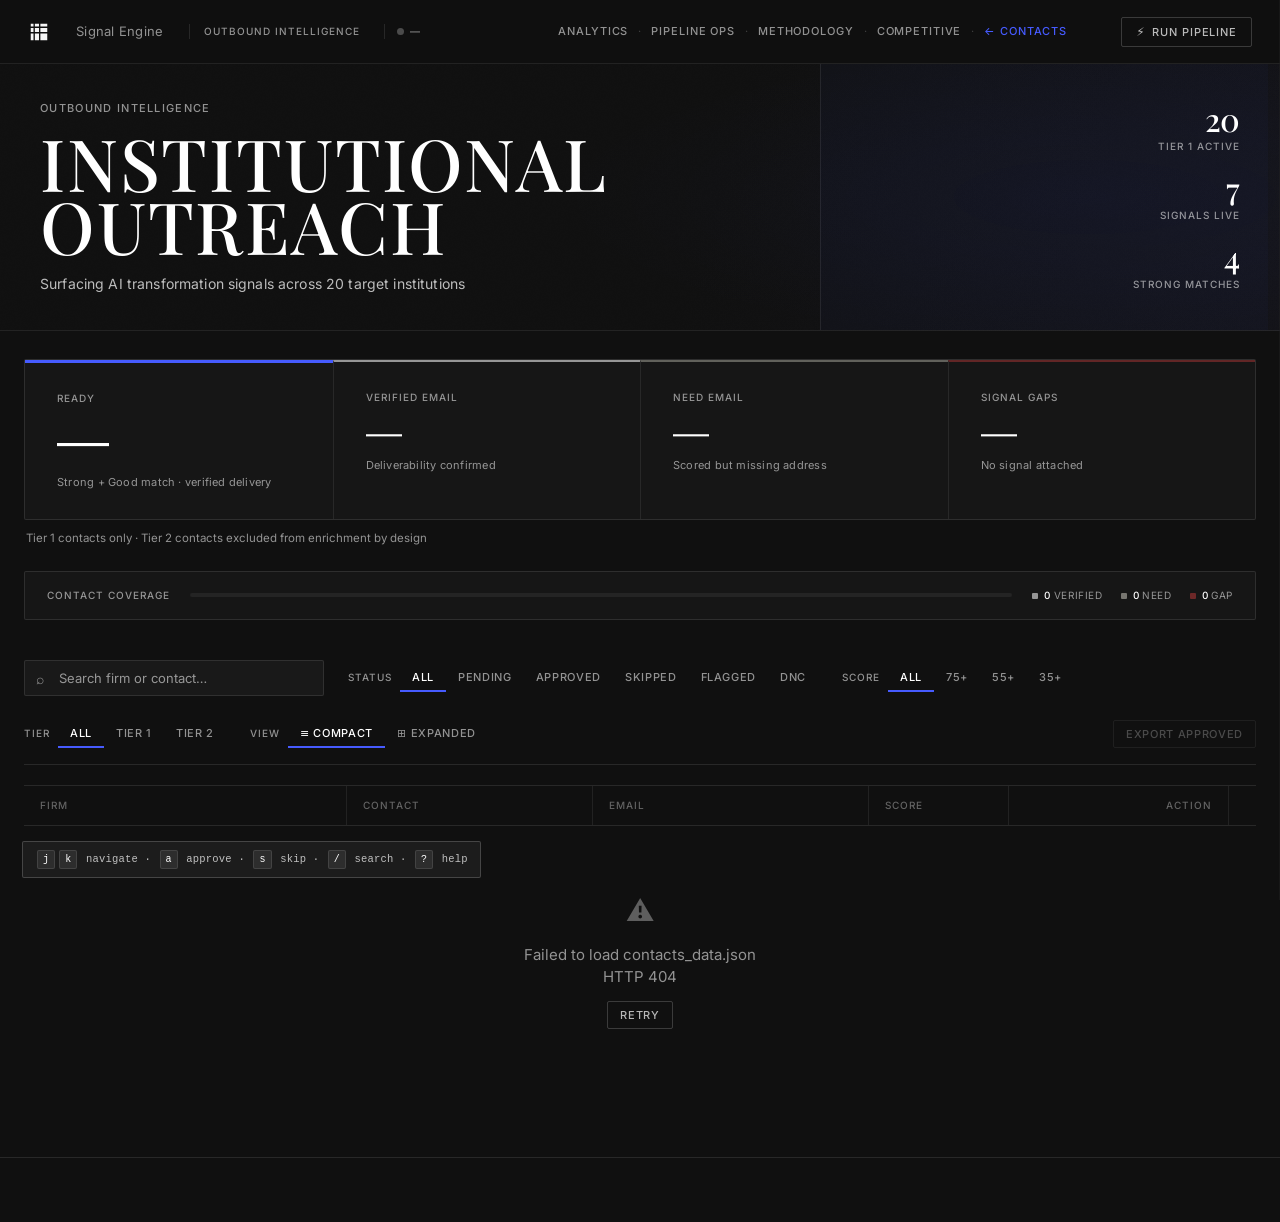
==== commit e724bc35: "feat(competitive): add route, nav links, and cron integration Registers /competitive Flask route and" ====
--- a/export/index.html
+++ b/export/index.html
@@ -930,6 +930,8 @@
     <span class="nav-sep">·</span>
     <a href="methodology.html">Methodology</a>
     <span class="nav-sep">·</span>
+    <a href="competitive.html">Competitive</a>
+    <span class="nav-sep">·</span>
     <a href="index.html" class="active">← Contacts</a>
   </nav>
   <div class="nav-right">
@@ -1093,16 +1095,18 @@
 
   const esc = s => String(s==null?'':s).replace(/[&<>"']/g, c => ({'&':'&amp;','<':'&lt;','>':'&gt;','"':'&quot;',"'":'&#39;'}[c]));
   // Escape HTML, expand proof-point tags to readable text, then convert URLs to clickable links
+  // Expand proof-point tags to short source citations only (not the full claim,
+  // which is already in the surrounding text and would cause duplication).
   const TAG_MAP = {
-    'OAK_HILL': 'Oak Hill 6x ROI ( case study)',
-    'EFFICIENCY': 'PE teams save 20-30h/deal (FinanceFeeds)',
-    'MARKET_SHARE': '40%+ of top AMs by AUM use  (FinanceFeeds)',
-    'SECURITY': 'SOC2 Type II, never trains on data (.com/security)',
-    'ACCURACY': '92% accuracy vs 68% standard RAG (FinanceFeeds)',
-    'CUSTOMERS': 'BlackRock, KKR, Carlyle, Centerview (TechCrunch)',
-    'PAGES': '1B pages processed (.com)',
+    'OAK_HILL': '(src:  case study, marketrealist.com)',
+    'EFFICIENCY': '(src: FinanceFeeds)',
+    'MARKET_SHARE': '(src: FinanceFeeds)',
+    'SECURITY': '(src: .com/security)',
+    'ACCURACY': '(src: FinanceFeeds)',
+    'CUSTOMERS': '(src: TechCrunch)',
+    'PAGES': '(src: .com/blog)',
   };
-  const expandTags = s => s.replace(/\[([A-Z_]+)\]/g, (m, tag) => TAG_MAP[tag] || m);
+  const expandTags = s => s.replace(/\(?(\[([A-Z_]+)\])\)?/g, (m, bracket, tag) => TAG_MAP[tag] || bracket);
   const linkify = s => {
     let out = esc(s);
     out = expandTags(out);
@@ -1838,11 +1842,29 @@
     try{
       const r = await apiCall('/api/generate_first_line', {queue_id: qid});
       c.first_line = r.first_line || '';
-      ta.value = c.first_line;
-      ta.disabled = c.status !== 'pending';
-      btn.innerHTML = 'Regenerate ✦';
-      btn.disabled = c.status !== 'pending';
-      showToast(`Generated first line for ${c.contact_name}`);
+      // If response has subject+body, render the split layout directly
+      if (r.subject && r.body) {
+        const block = document.querySelector('#side-panel .sp-email-block') || ta.closest('.side-panel__section');
+        if (block) {
+          const disabled = c.status !== 'pending' ? 'disabled' : '';
+          block.outerHTML = `
+            <div class="side-panel__section sp-email-block">
+              <h4>Cold email
+                <button class="btn btn--ghost btn-gen" data-act="generate" ${disabled}>Regenerate ✦</button>
+              </h4>
+              <span class="sp-subject-lbl">Subject</span>
+              <div class="sp-subject" data-sp-subject>${esc(r.subject)}</div>
+              <span class="sp-body-lbl">Body</span>
+              <textarea class="sp-fl-textarea first-line" ${disabled}>${esc(r.body)}</textarea>
+              <button class="sp-email-copy" data-act="copy_email">Copy email ⎘</button>
+            </div>`;
+          bindRows();
+        }
+      } else {
+        ta.value = c.first_line;
+        ta.disabled = c.status !== 'pending';
+      }
+      showToast(`Generated email for ${c.contact_name}`);
     } catch(err){
       ta.value = '';
       ta.disabled = c.status !== 'pending';
@@ -2243,7 +2265,13 @@
       g.contacts.push(r);
       g.topScore = Math.max(g.topScore, r.score||0);
     }
-    return [...map.values()].sort((a,b) => b.topScore - a.topScore);
+    // Pinned firms always sort first, then by topScore
+    return [...map.values()].sort((a,b) => {
+      const aPinned = a.contacts.some(c => c.pinned);
+      const bPinned = b.contacts.some(c => c.pinned);
+      if (aPinned !== bPinned) return aPinned ? -1 : 1;
+      return b.topScore - a.topScore;
+    });
   }
 
   function firmGroupHTML(g){
@@ -2252,9 +2280,10 @@
     const collapsedByUser = state.collapsedFirms.has(g.firm_id);
     const expandedByUser  = state.collapsedFirms.has('!'+g.firm_id);
     const isTopFirm = (state.topFirmIds || new Set()).has(g.firm_id);
+    const hasPinned = g.contacts.some(c => c.pinned);
     const collapsed = expandedByUser ? false
                     : collapsedByUser ? true
-                    : !isTopFirm;
+                    : !(isTopFirm || hasPinned);
     const top = Math.round(g.topScore);
     const stageTag = g.buying_stage ? `<span class="tag stage pill pill--amber">${esc(g.buying_stage)}</span>` : '';
     const typeTag  = g.firm_type ? `<span class="tag type pill pill--blue">${esc(prettyType(g.firm_type))}</span>` : '';
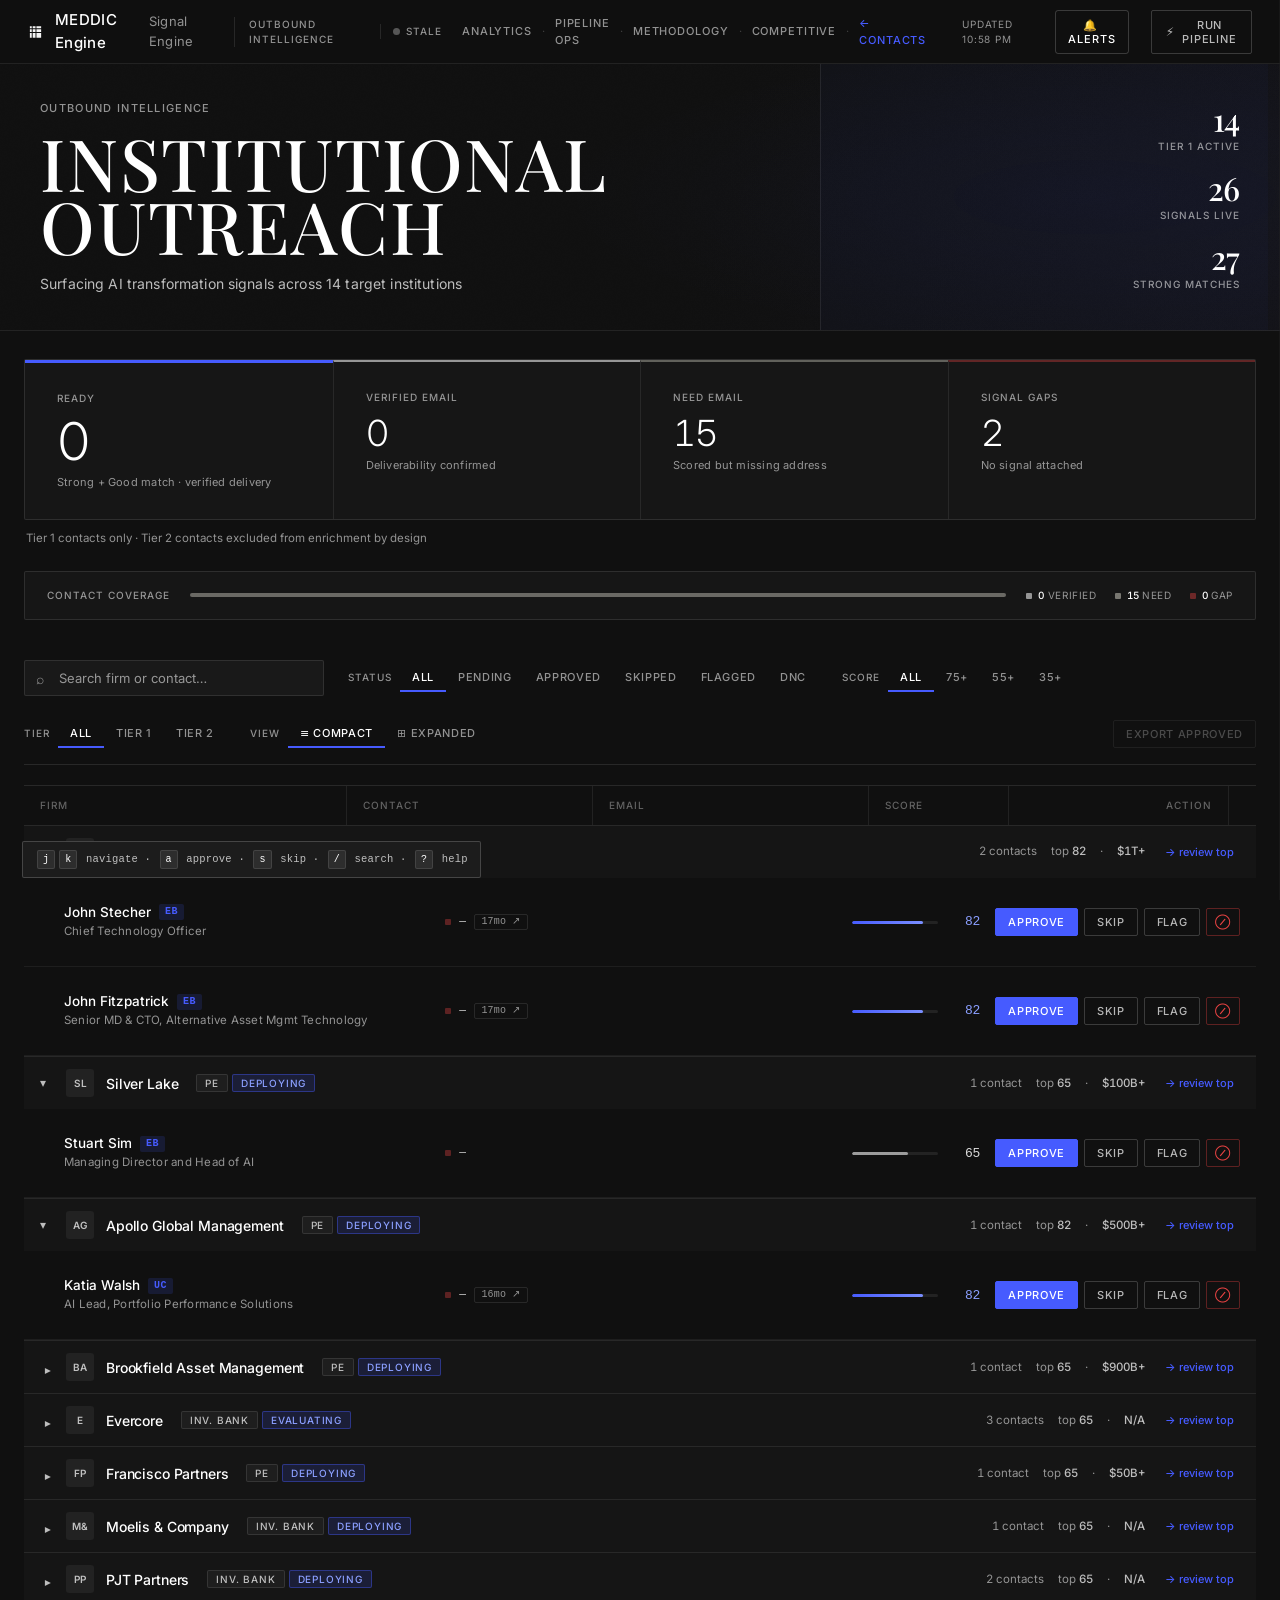
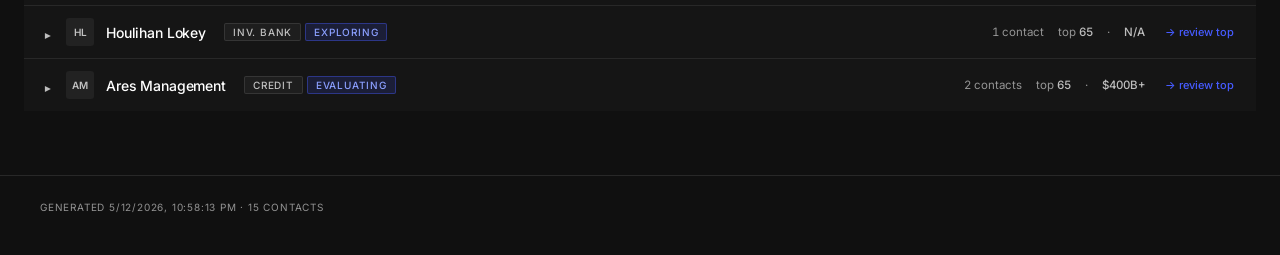
==== commit 9367fd59: "polish: clean dashboard HTML, restore data files, add walkthrough screenshots for scoring, ops, anal" ====
--- a/export/index.html
+++ b/export/index.html
@@ -123,7 +123,6 @@
   }
   .hero::after{
     content:"";position:absolute;inset:0;left:55%;z-index:0;
-    background-image:url('https://www..com/og-image.png');
     background-size:cover;background-position:right center;background-repeat:no-repeat;
     opacity:0.08;
     pointer-events:none;
@@ -916,7 +915,7 @@
     <svg class="logo" width="22" height="22" viewBox="0 0 16 16" fill="none" aria-hidden="true">
       <path fill="#F5F5F5" d="M2 2h2v2H2V2Zm3 2h3V2H5v2Zm4-2v2h5V2H9ZM2 8h2V5H2v3Zm3 0h3V5H5v3Zm4 0h5V5H9v3Zm-7 6h2V9H2v5Zm3 0h3V9H5v5Zm4 0h5V9H9v5Z"/>
     </svg>
-    <span class="name"></span>
+    <span class="name">MEDDIC Engine</span>
     <span class="sub">Signal Engine</span>
     <span class="eyebrow">Outbound Intelligence</span>
     <span class="signal-live" id="signal-live" title="Most recent signal">
@@ -968,12 +967,6 @@
 
 
 <section class="hero">
-  <video class="hero-video" autoplay muted loop playsinline preload="metadata"
-    onerror="this.style.display='none'"
-    style="position:absolute;right:0;top:0;height:100%;width:50%;object-fit:cover;opacity:0.12;pointer-events:none;z-index:0;mask-image:linear-gradient(to right, transparent, black 40%);-webkit-mask-image:linear-gradient(to right, transparent, black 40%)">
-    <source src="https://www..com/static/img/fs--spine.mp4" type="video/mp4" onerror="this.parentElement.style.display='none'">
-    <source src="https://www..com/static/img/fs--spine.webm" type="video/webm">
-  </video>
   <div class="hero-inner">
     <div class="hero-left">
       <div class="hero-eyebrow">Outbound Intelligence</div>
@@ -1097,15 +1090,7 @@
   // Escape HTML, expand proof-point tags to readable text, then convert URLs to clickable links
   // Expand proof-point tags to short source citations only (not the full claim,
   // which is already in the surrounding text and would cause duplication).
-  const TAG_MAP = {
-    'OAK_HILL': '(src:  case study, marketrealist.com)',
-    'EFFICIENCY': '(src: FinanceFeeds)',
-    'MARKET_SHARE': '(src: FinanceFeeds)',
-    'SECURITY': '(src: .com/security)',
-    'ACCURACY': '(src: FinanceFeeds)',
-    'CUSTOMERS': '(src: TechCrunch)',
-    'PAGES': '(src: .com/blog)',
-  };
+  const TAG_MAP = {};
   const expandTags = s => s.replace(/\(?(\[([A-Z_]+)\])\)?/g, (m, bracket, tag) => TAG_MAP[tag] || bracket);
   const linkify = s => {
     let out = esc(s);
